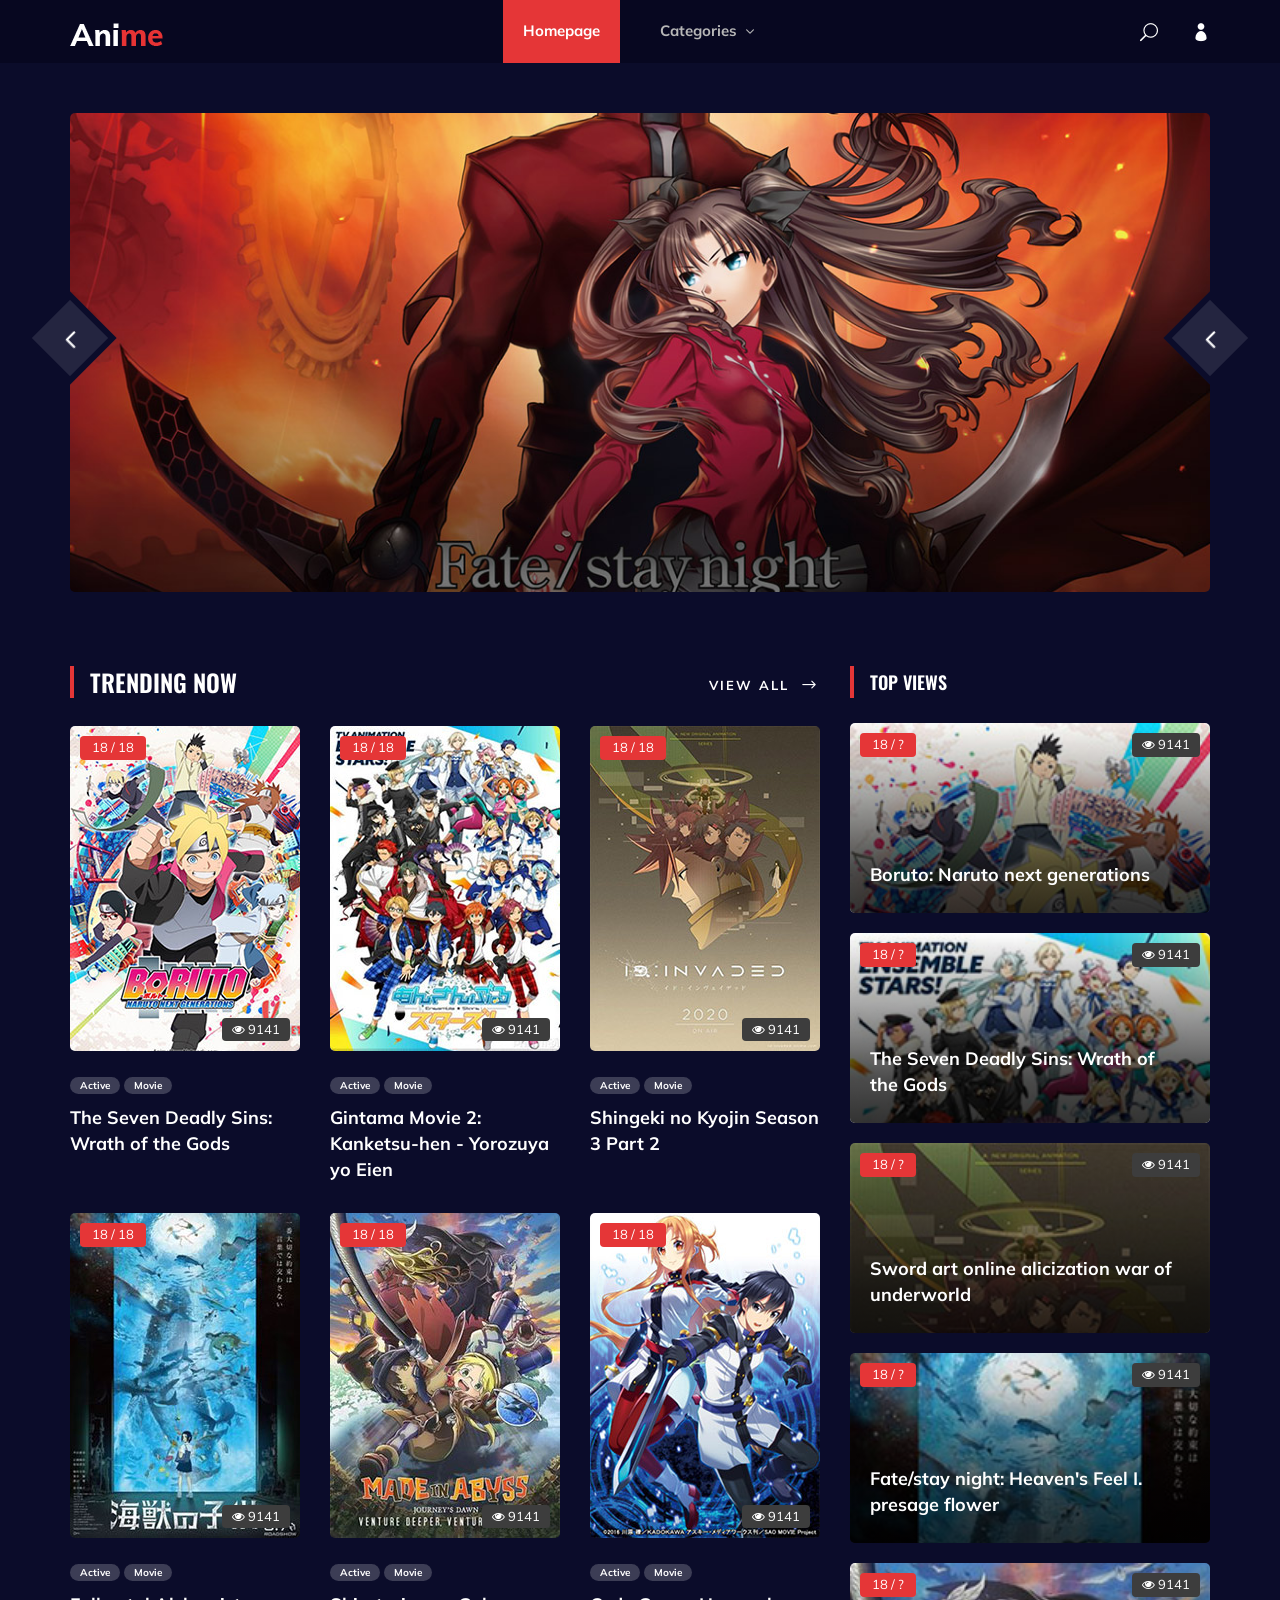
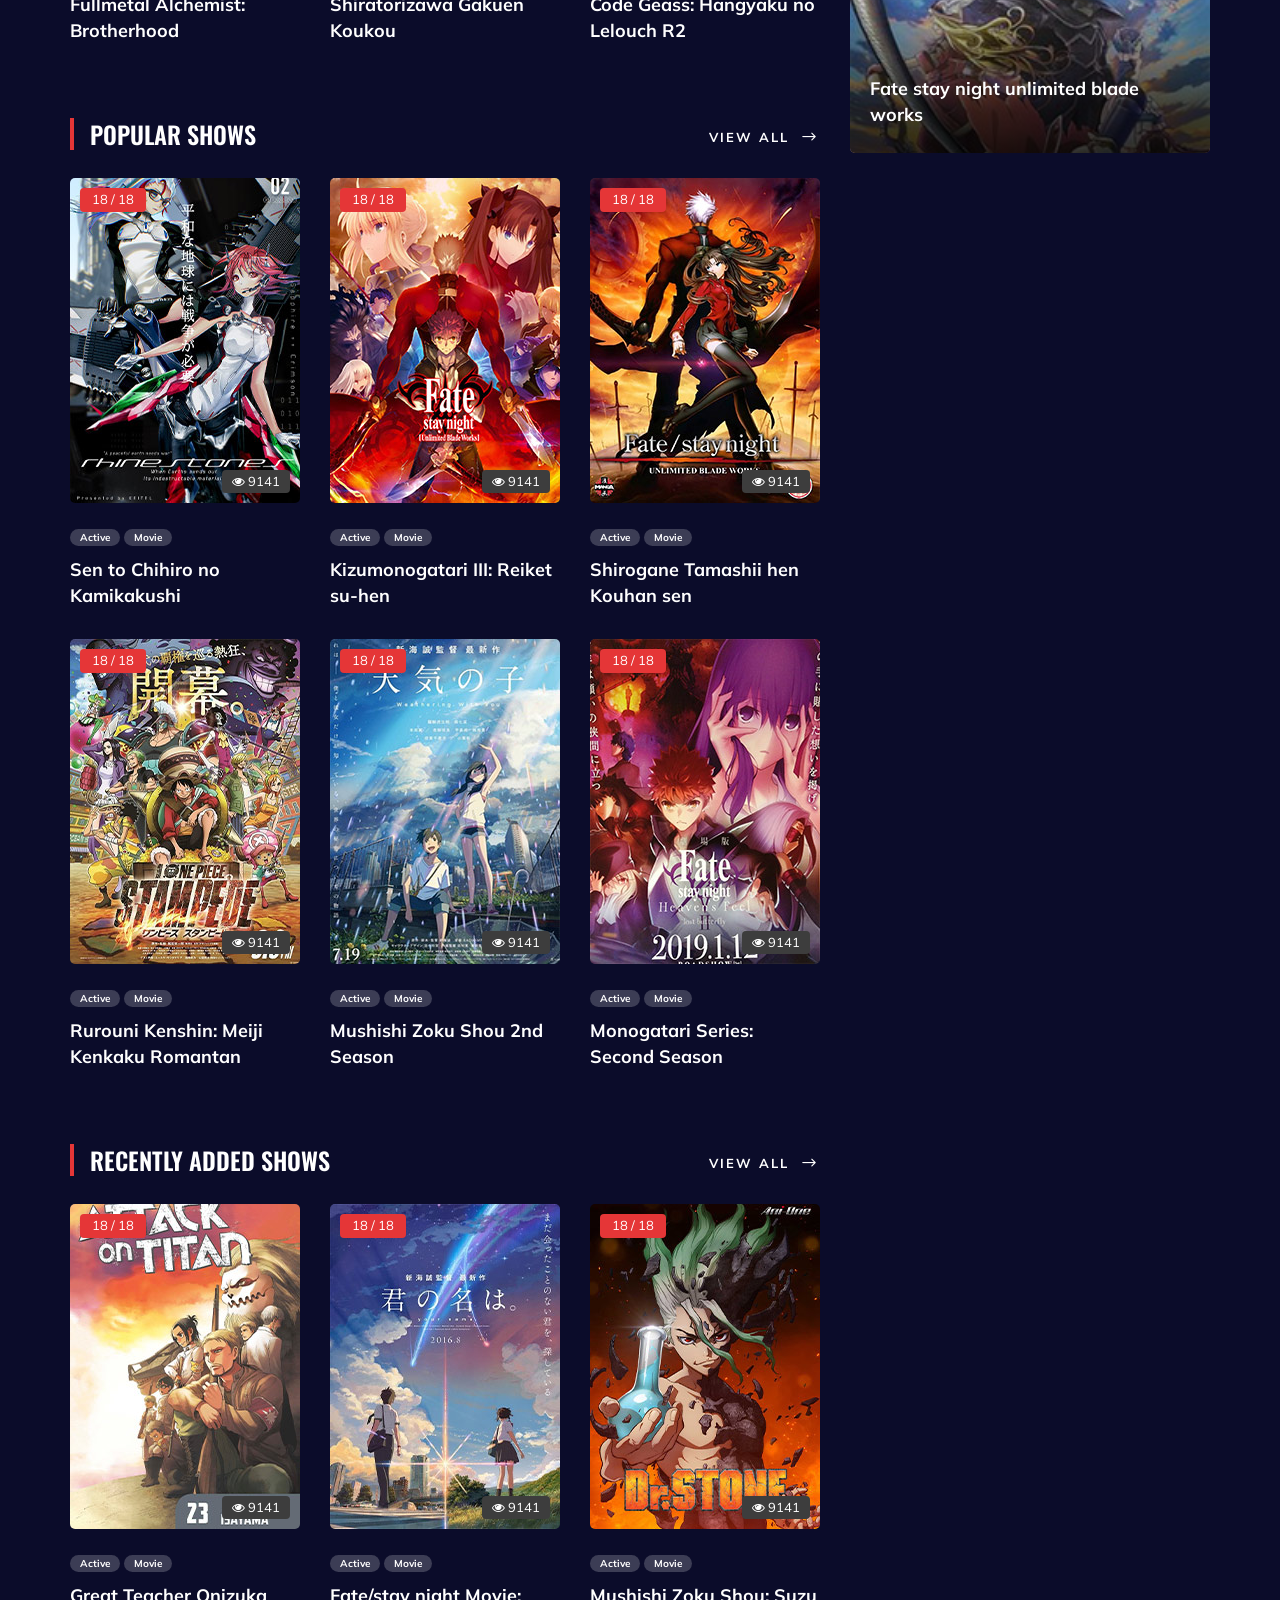
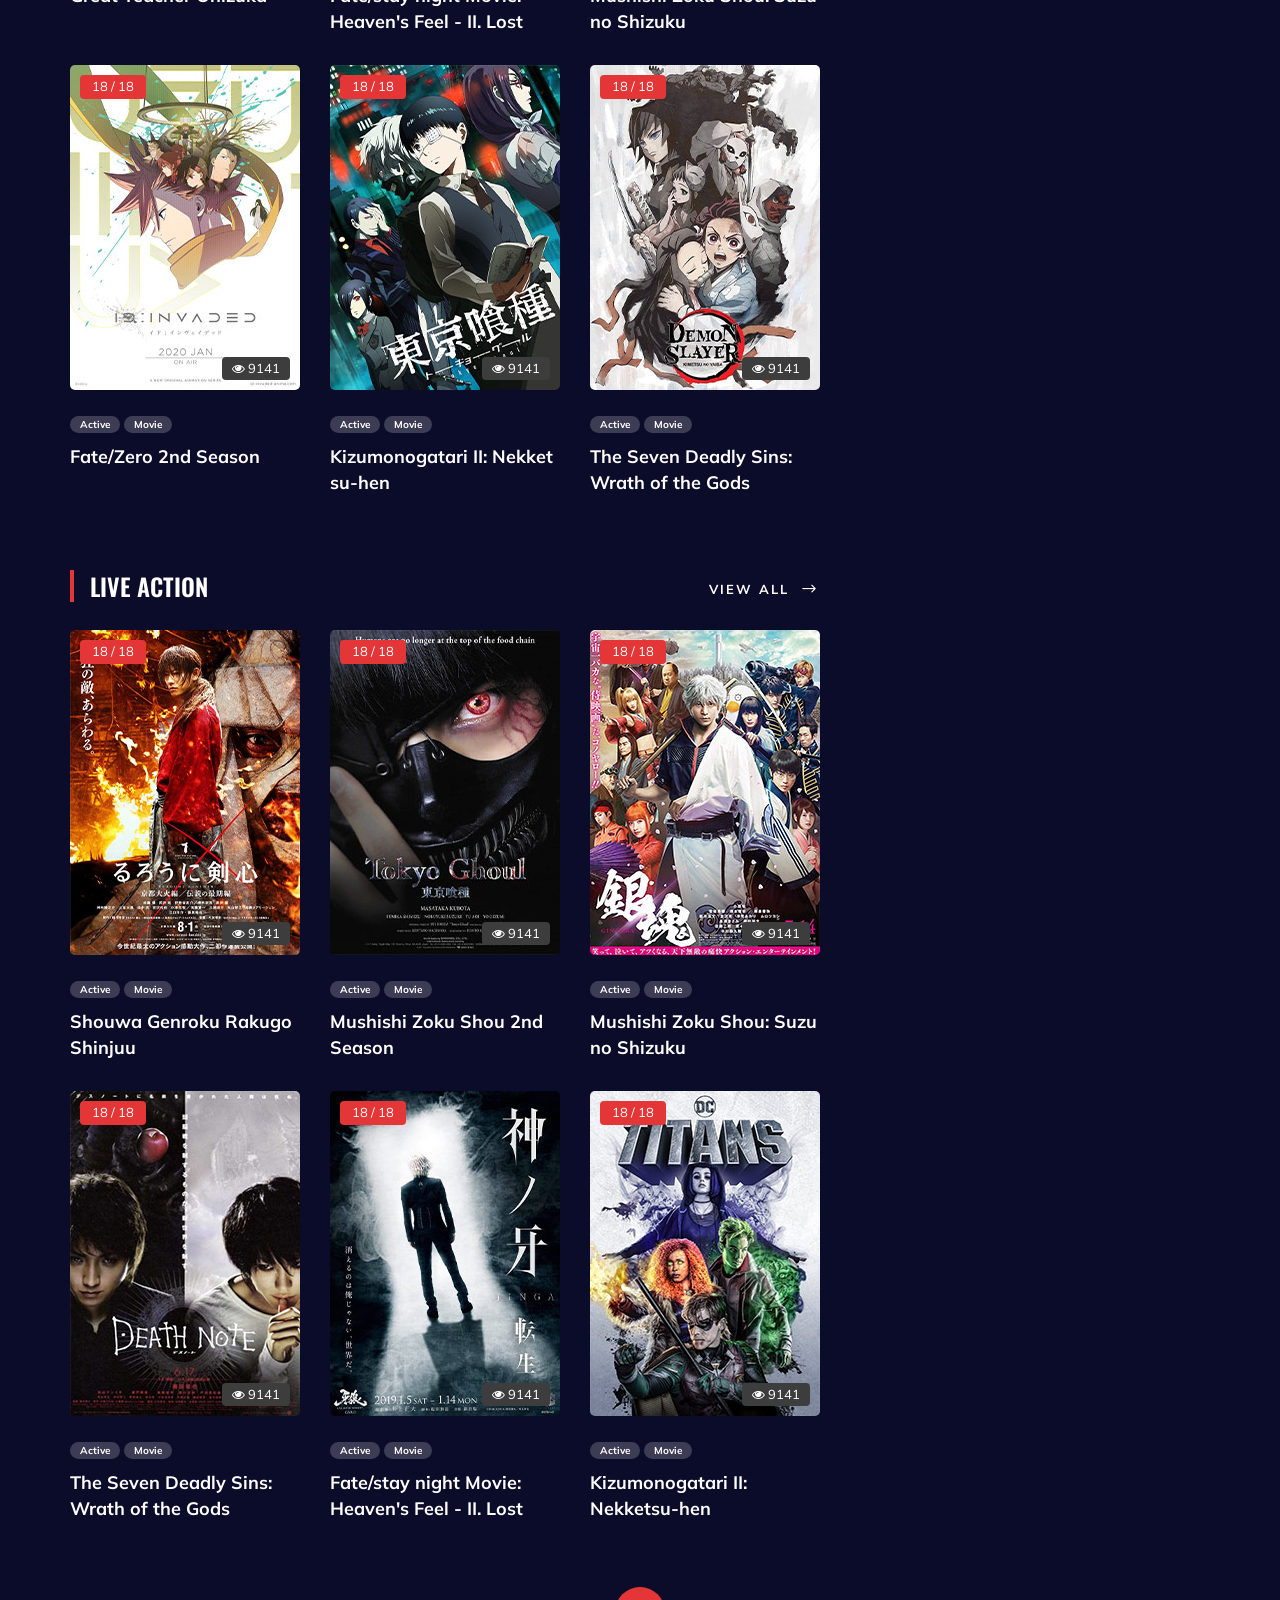
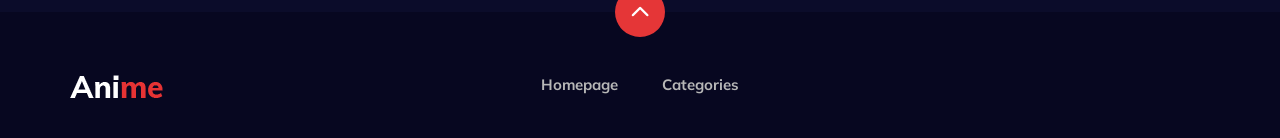
==== index.html @ cf666159 "старт проекта. Модальное окно и загрузчик" ====
<!DOCTYPE html>
<html lang="zxx">

<head>
    <meta charset="UTF-8">
    <meta name="description" content="Anime Template">
    <meta name="keywords" content="Anime, unica, creative, html">
    <meta name="viewport" content="width=device-width, initial-scale=1.0">
    <meta http-equiv="X-UA-Compatible" content="ie=edge">
    <title>Anime | Template</title>

    <!-- Google Font -->
    <link href="https://fonts.googleapis.com/css2?family=Oswald:wght@300;400;500;600;700&display=swap" rel="stylesheet">
    <link href="https://fonts.googleapis.com/css2?family=Mulish:wght@300;400;500;600;700;800;900&display=swap"
        rel="stylesheet">
    <link rel="stylesheet" href="https://unpkg.com/swiper@8/swiper-bundle.min.css" />
    <!-- Css Styles -->
    <link rel="stylesheet" href="css/bootstrap.min.css" type="text/css">
    <link rel="stylesheet" href="css/font-awesome.min.css" type="text/css">
    <link rel="stylesheet" href="css/elegant-icons.css" type="text/css">
    <link rel="stylesheet" href="css/style.css" type="text/css">
    <script src="./js/preloader.js" defer></script>
    <script src="./js/bg-elements.js" defer></script>
    <script src="./js/search-modal.js" defer></script>
</head>

<body>
    <!-- Page Preloder -->
    <div id="preloder" class="preloder">
        <div class="loader"></div>
    </div>
    
    <!-- Header Section Begin -->
    <header class="header">
        <div class="container">
            <div class="row">
                <div class="col-lg-2">
                    <div class="header__logo">
                        <a href="./index.html">
                            <img src="img/logo.png" alt="">
                        </a>
                    </div>
                </div>
                <div class="col-lg-8">
                    <div class="header__nav">
                        <nav class="header__menu mobile-menu">
                            <ul>
                                <li class="active"><a href="./index.html">Homepage</a></li>
                                <li><a href="./categories.html">Categories <span class="arrow_carrot-down"></span></a>
                                    <ul class="dropdown">
                                        <li><a href="./categories.html">Categories</a></li>
                                    </ul>
                                </li>
                            </ul>
                        </nav>
                    </div>
                </div>
                <div class="col-lg-2">
                    <div class="header__right">
                        <a href="#" class="search-switch"><span class="icon_search"></span></a>
                        <a href="./login.html"><span class="icon_profile"></span></a>
                    </div>
                </div>
            </div>
            <div id="mobile-menu-wrap"></div>
        </div>
    </header>
    <!-- Header End -->

    <!-- Hero Section Begin -->
    <section class="hero">
        <div class="container">
            <div class="hero-box">
                <div class="hero__slider swiper">
                    <div class="swiper-wrapper">
                        <div class="hero__items swiper-slide set-bg" data-setbg="img/hero/hero-1.jpg">
                            <div class="row">
                                <div class="col-lg-6">
                                    <div class="hero__text">
                                        <div class="label">Приключения</div>
                                        <h2>Fate / Stay Night</h2>
                                        <p>После 30 дней путешествия по миру...</p>
                                    </div>
                                </div>
                            </div>
                        </div>
                        <div class="hero__items swiper-slide set-bg" data-setbg="img/hero/hero-2.jpg">
                            <div class="row">
                                <div class="col-lg-6">
                                    <div class="hero__text">
                                        <div class="label">Сёнен</div>
                                        <h2>Naruto</h2>
                                        <p>В поисках своего пути нинзя...</p>
                                    </div>
                                </div>
                            </div>
                        </div>
                        <div class="hero__items swiper-slide set-bg" data-setbg="img/hero/hero-3.jpg">
                            <div class="row">
                                <div class="col-lg-6">
                                    <div class="hero__text">
                                        <div class="label">Фентези</div>
                                        <h2>Sword Art Online</h2>
                                        <p>Уровни - это просто цифры. </p>
                                    </div>
                                </div>
                            </div>
                        </div>
                    </div>
                </div>

                <div class="hero__slider-pagination swiper-pagination"></div>
                <div class="hero__slider-arrow arrow__next swiper-button-next">
                    <span class="arrow_carrot-left"></span>
                </div>
                <div class="hero__slider-arrow arrow__prev swiper-button-prev">
                    <span class="arrow_carrot-left"></span>
                </div>
            </div>
        </div>
    </section>
    <!-- Hero Section End -->

    <!-- Product Section Begin -->
    <section class="product spad">
        <div class="container">
            <div class="row">
                <div class="col-lg-8">
                    <div class="trending__product">
                        <div class="row">
                            <div class="col-lg-8 col-md-8 col-sm-8">
                                <div class="section-title">
                                    <h4>Trending Now</h4>
                                </div>
                            </div>
                            <div class="col-lg-4 col-md-4 col-sm-4">
                                <div class="btn__all">
                                    <a href="/categories.html" class="primary-btn">View All <span class="arrow_right"></span></a>
                                </div>
                            </div>
                        </div>
                        <div class="row">
                            <div class="col-lg-4 col-md-6 col-sm-6">
                                <div class="product__item">
                                    <div class="product__item__pic set-bg" data-setbg="img/trending/trend-1.jpg">
                                        <div class="ep">18 / 18</div>
                                        <div class="view"><i class="fa fa-eye"></i> 9141</div>
                                    </div>
                                    <div class="product__item__text">
                                        <ul>
                                            <li>Active</li>
                                            <li>Movie</li>
                                        </ul>
                                        <h5><a href="/anime-details.html">The Seven Deadly Sins: Wrath of the Gods</a></h5>
                                    </div>
                                </div>
                            </div>
                            <div class="col-lg-4 col-md-6 col-sm-6">
                                <div class="product__item">
                                    <div class="product__item__pic set-bg" data-setbg="img/trending/trend-2.jpg">
                                        <div class="ep">18 / 18</div>
                                        <div class="view"><i class="fa fa-eye"></i> 9141</div>
                                    </div>
                                    <div class="product__item__text">
                                        <ul>
                                            <li>Active</li>
                                            <li>Movie</li>
                                        </ul>
                                        <h5><a href="/anime-details.html">Gintama Movie 2: Kanketsu-hen - Yorozuya yo Eien</a></h5>
                                    </div>
                                </div>
                            </div>
                            <div class="col-lg-4 col-md-6 col-sm-6">
                                <div class="product__item">
                                    <div class="product__item__pic set-bg" data-setbg="img/trending/trend-3.jpg">
                                        <div class="ep">18 / 18</div>
                                        <div class="view"><i class="fa fa-eye"></i> 9141</div>
                                    </div>
                                    <div class="product__item__text">
                                        <ul>
                                            <li>Active</li>
                                            <li>Movie</li>
                                        </ul>
                                        <h5><a href="/anime-details.html">Shingeki no Kyojin Season 3 Part 2</a></h5>
                                    </div>
                                </div>
                            </div>
                            <div class="col-lg-4 col-md-6 col-sm-6">
                                <div class="product__item">
                                    <div class="product__item__pic set-bg" data-setbg="img/trending/trend-4.jpg">
                                        <div class="ep">18 / 18</div>
                                        <div class="view"><i class="fa fa-eye"></i> 9141</div>
                                    </div>
                                    <div class="product__item__text">
                                        <ul>
                                            <li>Active</li>
                                            <li>Movie</li>
                                        </ul>
                                        <h5><a href="/anime-details.html">Fullmetal Alchemist: Brotherhood</a></h5>
                                    </div>
                                </div>
                            </div>
                            <div class="col-lg-4 col-md-6 col-sm-6">
                                <div class="product__item">
                                    <div class="product__item__pic set-bg" data-setbg="img/trending/trend-5.jpg">
                                        <div class="ep">18 / 18</div>
                                        <div class="view"><i class="fa fa-eye"></i> 9141</div>
                                    </div>
                                    <div class="product__item__text">
                                        <ul>
                                            <li>Active</li>
                                            <li>Movie</li>
                                        </ul>
                                        <h5><a href="/anime-details.html">Shiratorizawa Gakuen Koukou</a></h5>
                                    </div>
                                </div>
                            </div>
                            <div class="col-lg-4 col-md-6 col-sm-6">
                                <div class="product__item">
                                    <div class="product__item__pic set-bg" data-setbg="img/trending/trend-6.jpg">
                                        <div class="ep">18 / 18</div>
                                        <div class="view"><i class="fa fa-eye"></i> 9141</div>
                                    </div>
                                    <div class="product__item__text">
                                        <ul>
                                            <li>Active</li>
                                            <li>Movie</li>
                                        </ul>
                                        <h5><a href="/anime-details.html">Code Geass: Hangyaku no Lelouch R2</a></h5>
                                    </div>
                                </div>
                            </div>
                        </div>
                    </div>
                    <div class="popular__product">
                        <div class="row">
                            <div class="col-lg-8 col-md-8 col-sm-8">
                                <div class="section-title">
                                    <h4>Popular Shows</h4>
                                </div>
                            </div>
                            <div class="col-lg-4 col-md-4 col-sm-4">
                                <div class="btn__all">
                                    <a href="/categories.html" class="primary-btn">View All <span class="arrow_right"></span></a>
                                </div>
                            </div>
                        </div>
                        <div class="row">
                            <div class="col-lg-4 col-md-6 col-sm-6">
                                <div class="product__item">
                                    <div class="product__item__pic set-bg" data-setbg="img/popular/popular-1.jpg">
                                        <div class="ep">18 / 18</div>
                                        <div class="view"><i class="fa fa-eye"></i> 9141</div>
                                    </div>
                                    <div class="product__item__text">
                                        <ul>
                                            <li>Active</li>
                                            <li>Movie</li>
                                        </ul>
                                        <h5><a href="/anime-details.html">Sen to Chihiro no Kamikakushi</a></h5>
                                    </div>
                                </div>
                            </div>
                            <div class="col-lg-4 col-md-6 col-sm-6">
                                <div class="product__item">
                                    <div class="product__item__pic set-bg" data-setbg="img/popular/popular-2.jpg">
                                        <div class="ep">18 / 18</div>
                                        <div class="view"><i class="fa fa-eye"></i> 9141</div>
                                    </div>
                                    <div class="product__item__text">
                                        <ul>
                                            <li>Active</li>
                                            <li>Movie</li>
                                        </ul>
                                        <h5><a href="/anime-details.html">Kizumonogatari III: Reiket su-hen</a></h5>
                                    </div>
                                </div>
                            </div>
                            <div class="col-lg-4 col-md-6 col-sm-6">
                                <div class="product__item">
                                    <div class="product__item__pic set-bg" data-setbg="img/popular/popular-3.jpg">
                                        <div class="ep">18 / 18</div>
                                        <div class="view"><i class="fa fa-eye"></i> 9141</div>
                                    </div>
                                    <div class="product__item__text">
                                        <ul>
                                            <li>Active</li>
                                            <li>Movie</li>
                                        </ul>
                                        <h5><a href="/anime-details.html">Shirogane Tamashii hen Kouhan sen</a></h5>
                                    </div>
                                </div>
                            </div>
                            <div class="col-lg-4 col-md-6 col-sm-6">
                                <div class="product__item">
                                    <div class="product__item__pic set-bg" data-setbg="img/popular/popular-4.jpg">
                                        <div class="ep">18 / 18</div>
                                        <div class="view"><i class="fa fa-eye"></i> 9141</div>
                                    </div>
                                    <div class="product__item__text">
                                        <ul>
                                            <li>Active</li>
                                            <li>Movie</li>
                                        </ul>
                                        <h5><a href="/anime-details.html">Rurouni Kenshin: Meiji Kenkaku Romantan</a></h5>
                                    </div>
                                </div>
                            </div>
                            <div class="col-lg-4 col-md-6 col-sm-6">
                                <div class="product__item">
                                    <div class="product__item__pic set-bg" data-setbg="img/popular/popular-5.jpg">
                                        <div class="ep">18 / 18</div>
                                        <div class="view"><i class="fa fa-eye"></i> 9141</div>
                                    </div>
                                    <div class="product__item__text">
                                        <ul>
                                            <li>Active</li>
                                            <li>Movie</li>
                                        </ul>
                                        <h5><a href="/anime-details.html">Mushishi Zoku Shou 2nd Season</a></h5>
                                    </div>
                                </div>
                            </div>
                            <div class="col-lg-4 col-md-6 col-sm-6">
                                <div class="product__item">
                                    <div class="product__item__pic set-bg" data-setbg="img/popular/popular-6.jpg">
                                        <div class="ep">18 / 18</div>
                                        <div class="view"><i class="fa fa-eye"></i> 9141</div>
                                    </div>
                                    <div class="product__item__text">
                                        <ul>
                                            <li>Active</li>
                                            <li>Movie</li>
                                        </ul>
                                        <h5><a href="/anime-details.html">Monogatari Series: Second Season</a></h5>
                                    </div>
                                </div>
                            </div>
                        </div>
                    </div>
                    <div class="recent__product">
                        <div class="row">
                            <div class="col-lg-8 col-md-8 col-sm-8">
                                <div class="section-title">
                                    <h4>Recently Added Shows</h4>
                                </div>
                            </div>
                            <div class="col-lg-4 col-md-4 col-sm-4">
                                <div class="btn__all">
                                    <a href="/categories.html" class="primary-btn">View All <span class="arrow_right"></span></a>
                                </div>
                            </div>
                        </div>
                        <div class="row">
                            <div class="col-lg-4 col-md-6 col-sm-6">
                                <div class="product__item">
                                    <div class="product__item__pic set-bg" data-setbg="img/recent/recent-1.jpg">
                                        <div class="ep">18 / 18</div>
                                        <div class="view"><i class="fa fa-eye"></i> 9141</div>
                                    </div>
                                    <div class="product__item__text">
                                        <ul>
                                            <li>Active</li>
                                            <li>Movie</li>
                                        </ul>
                                        <h5><a href="/anime-details.html">Great Teacher Onizuka</a></h5>
                                    </div>
                                </div>
                            </div>
                            <div class="col-lg-4 col-md-6 col-sm-6">
                                <div class="product__item">
                                    <div class="product__item__pic set-bg" data-setbg="img/recent/recent-2.jpg">
                                        <div class="ep">18 / 18</div>
                                        <div class="view"><i class="fa fa-eye"></i> 9141</div>
                                    </div>
                                    <div class="product__item__text">
                                        <ul>
                                            <li>Active</li>
                                            <li>Movie</li>
                                        </ul>
                                        <h5><a href="/anime-details.html">Fate/stay night Movie: Heaven's Feel - II. Lost</a></h5>
                                    </div>
                                </div>
                            </div>
                            <div class="col-lg-4 col-md-6 col-sm-6">
                                <div class="product__item">
                                    <div class="product__item__pic set-bg" data-setbg="img/recent/recent-3.jpg">
                                        <div class="ep">18 / 18</div>
                                        <div class="view"><i class="fa fa-eye"></i> 9141</div>
                                    </div>
                                    <div class="product__item__text">
                                        <ul>
                                            <li>Active</li>
                                            <li>Movie</li>
                                        </ul>
                                        <h5><a href="/anime-details.html">Mushishi Zoku Shou: Suzu no Shizuku</a></h5>
                                    </div>
                                </div>
                            </div>
                            <div class="col-lg-4 col-md-6 col-sm-6">
                                <div class="product__item">
                                    <div class="product__item__pic set-bg" data-setbg="img/recent/recent-4.jpg">
                                        <div class="ep">18 / 18</div>
                                        <div class="view"><i class="fa fa-eye"></i> 9141</div>
                                    </div>
                                    <div class="product__item__text">
                                        <ul>
                                            <li>Active</li>
                                            <li>Movie</li>
                                        </ul>
                                        <h5><a href="/anime-details.html">Fate/Zero 2nd Season</a></h5>
                                    </div>
                                </div>
                            </div>
                            <div class="col-lg-4 col-md-6 col-sm-6">
                                <div class="product__item">
                                    <div class="product__item__pic set-bg" data-setbg="img/recent/recent-5.jpg">
                                        <div class="ep">18 / 18</div>
                                        <div class="view"><i class="fa fa-eye"></i> 9141</div>
                                    </div>
                                    <div class="product__item__text">
                                        <ul>
                                            <li>Active</li>
                                            <li>Movie</li>
                                        </ul>
                                        <h5><a href="/anime-details.html">Kizumonogatari II: Nekket su-hen</a></h5>
                                    </div>
                                </div>
                            </div>
                            <div class="col-lg-4 col-md-6 col-sm-6">
                                <div class="product__item">
                                    <div class="product__item__pic set-bg" data-setbg="img/recent/recent-6.jpg">
                                        <div class="ep">18 / 18</div>
                                        <div class="view"><i class="fa fa-eye"></i> 9141</div>
                                    </div>
                                    <div class="product__item__text">
                                        <ul>
                                            <li>Active</li>
                                            <li>Movie</li>
                                        </ul>
                                        <h5><a href="/anime-details.html">The Seven Deadly Sins: Wrath of the Gods</a></h5>
                                    </div>
                                </div>
                            </div>
                        </div>
                    </div>
                    <div class="live__product">
                        <div class="row">
                            <div class="col-lg-8 col-md-8 col-sm-8">
                                <div class="section-title">
                                    <h4>Live Action</h4>
                                </div>
                            </div>
                            <div class="col-lg-4 col-md-4 col-sm-4">
                                <div class="btn__all">
                                    <a href="/categories.html" class="primary-btn">View All <span class="arrow_right"></span></a>
                                </div>
                            </div>
                        </div>
                        <div class="row">
                            <div class="col-lg-4 col-md-6 col-sm-6">
                                <div class="product__item">
                                    <div class="product__item__pic set-bg" data-setbg="img/live/live-1.jpg">
                                        <div class="ep">18 / 18</div>
                                        <div class="view"><i class="fa fa-eye"></i> 9141</div>
                                    </div>
                                    <div class="product__item__text">
                                        <ul>
                                            <li>Active</li>
                                            <li>Movie</li>
                                        </ul>
                                        <h5><a href="/anime-details.html">Shouwa Genroku Rakugo Shinjuu</a></h5>
                                    </div>
                                </div>
                            </div>
                            <div class="col-lg-4 col-md-6 col-sm-6">
                                <div class="product__item">
                                    <div class="product__item__pic set-bg" data-setbg="img/live/live-2.jpg">
                                        <div class="ep">18 / 18</div>
                                        <div class="view"><i class="fa fa-eye"></i> 9141</div>
                                    </div>
                                    <div class="product__item__text">
                                        <ul>
                                            <li>Active</li>
                                            <li>Movie</li>
                                        </ul>
                                        <h5><a href="/anime-details.html">Mushishi Zoku Shou 2nd Season</a></h5>
                                    </div>
                                </div>
                            </div>
                            <div class="col-lg-4 col-md-6 col-sm-6">
                                <div class="product__item">
                                    <div class="product__item__pic set-bg" data-setbg="img/live/live-3.jpg">
                                        <div class="ep">18 / 18</div>
                                        <div class="view"><i class="fa fa-eye"></i> 9141</div>
                                    </div>
                                    <div class="product__item__text">
                                        <ul>
                                            <li>Active</li>
                                            <li>Movie</li>
                                        </ul>
                                        <h5><a href="/anime-details.html">Mushishi Zoku Shou: Suzu no Shizuku</a></h5>
                                    </div>
                                </div>
                            </div>
                            <div class="col-lg-4 col-md-6 col-sm-6">
                                <div class="product__item">
                                    <div class="product__item__pic set-bg" data-setbg="img/live/live-4.jpg">
                                        <div class="ep">18 / 18</div>
                                        <div class="view"><i class="fa fa-eye"></i> 9141</div>
                                    </div>
                                    <div class="product__item__text">
                                        <ul>
                                            <li>Active</li>
                                            <li>Movie</li>
                                        </ul>
                                        <h5><a href="/anime-details.html">The Seven Deadly Sins: Wrath of the Gods</a></h5>
                                    </div>
                                </div>
                            </div>
                            <div class="col-lg-4 col-md-6 col-sm-6">
                                <div class="product__item">
                                    <div class="product__item__pic set-bg" data-setbg="img/live/live-5.jpg">
                                        <div class="ep">18 / 18</div>
                                        <div class="view"><i class="fa fa-eye"></i> 9141</div>
                                    </div>
                                    <div class="product__item__text">
                                        <ul>
                                            <li>Active</li>
                                            <li>Movie</li>
                                        </ul>
                                        <h5><a href="/anime-details.html">Fate/stay night Movie: Heaven's Feel - II. Lost</a></h5>
                                    </div>
                                </div>
                            </div>
                            <div class="col-lg-4 col-md-6 col-sm-6">
                                <div class="product__item">
                                    <div class="product__item__pic set-bg" data-setbg="img/live/live-6.jpg">
                                        <div class="ep">18 / 18</div>
                                        <div class="view"><i class="fa fa-eye"></i> 9141</div>
                                    </div>
                                    <div class="product__item__text">
                                        <ul>
                                            <li>Active</li>
                                            <li>Movie</li>
                                        </ul>
                                        <h5><a href="/anime-details.html">Kizumonogatari II: Nekketsu-hen</a></h5>
                                    </div>
                                </div>
                            </div>
                        </div>
                    </div>
                </div>
                <div class="col-lg-4 col-md-6 col-sm-8">
                    <div class="product__sidebar">
                        <div class="product__sidebar__view">
                            <div class="section-title">
                                <h5>Top Views</h5>
                            </div>
                            <div class="filter__gallery">
                                <div class="product__sidebar__view__item set-bg mix day years"
                                    data-setbg="img/trending/trend-1.jpg">
                                    <div class="ep">18 / ?</div>
                                    <div class="view"><i class="fa fa-eye"></i> 9141</div>
                                    <h5><a href="/anime-details.html">Boruto: Naruto next generations</a></h5>
                                </div>
                                <div class="product__sidebar__view__item set-bg mix month week"
                                    data-setbg="img/trending/trend-2.jpg">
                                    <div class="ep">18 / ?</div>
                                    <div class="view"><i class="fa fa-eye"></i> 9141</div>
                                    <h5><a href="/anime-details.html">The Seven Deadly Sins: Wrath of the Gods</a></h5>
                                </div>
                                <div class="product__sidebar__view__item set-bg mix week years"
                                    data-setbg="img/trending/trend-3.jpg">
                                    <div class="ep">18 / ?</div>
                                    <div class="view"><i class="fa fa-eye"></i> 9141</div>
                                    <h5><a href="/anime-details.html">Sword art online alicization war of underworld</a></h5>
                                </div>
                                <div class="product__sidebar__view__item set-bg mix years month"
                                    data-setbg="img/trending/trend-4.jpg">
                                    <div class="ep">18 / ?</div>
                                    <div class="view"><i class="fa fa-eye"></i> 9141</div>
                                    <h5><a href="/anime-details.html">Fate/stay night: Heaven's Feel I. presage flower</a></h5>
                                </div>
                                <div class="product__sidebar__view__item set-bg mix day"
                                    data-setbg="img/trending/trend-5.jpg">
                                    <div class="ep">18 / ?</div>
                                    <div class="view"><i class="fa fa-eye"></i> 9141</div>
                                    <h5><a href="/anime-details.html">Fate stay night unlimited blade works</a></h5>
                                </div>
                            </div>
                        </div>
                    </div>
                </div>
            </div>
        </div>
    </section>
    <!-- Product Section End -->

    <!-- Footer Section Begin -->
    <footer class="footer">
        <div class="page-up">
            <a href="#" id="scrollToTopButton"><span class="arrow_carrot-up"></span></a>
        </div>
        <div class="container">
            <div class="row">
                <div class="col-lg-3">
                    <div class="footer__logo">
                        <a href="./index.html"><img src="img/logo.png" alt=""></a>
                    </div>
                </div>
                <div class="col-lg-6">
                    <div class="footer__nav">
                        <ul>
                            <li class="active"><a href="./index.html">Homepage</a></li>
                            <li><a href="./categories.html">Categories</a></li>
                        </ul>
                    </div>
                </div>
                <div class="col-lg-3">

                </div>
            </div>
        </div>
    </footer>

    <!-- Search model Begin -->
    <div class="search-model">
        <div class="h-100 d-flex align-items-center justify-content-center">
            <div class="search-close-switch"><i class="icon_close"></i></div>
            <form class="search-model-form">
                <input type="text" id="search-input" placeholder="Search here.....">
            </form>
        </div>
    </div>
    <!-- Search model end -->

    <!-- Js Plugins -->
</body>

</html>
---- css/elegant-icons.css ----
@font-face {
	font-family: 'ElegantIcons';
	src:url('../fonts/ElegantIcons.eot');
	src:url('../fonts/ElegantIcons.eot?#iefix') format('embedded-opentype'),
		url('../fonts/ElegantIcons.woff') format('woff'),
		url('../fonts/ElegantIcons.ttf') format('truetype'),
		url('../fonts/ElegantIcons.svg#ElegantIcons') format('svg');
	font-weight: normal;
	font-style: normal;
}

/* Use the following CSS code if you want to use data attributes for inserting your icons */
[data-icon]:before {
	font-family: 'ElegantIcons';
	content: attr(data-icon);
	speak: none;
	font-weight: normal;
	font-variant: normal;
	text-transform: none;
	line-height: 1;
	-webkit-font-smoothing: antialiased;
	-moz-osx-font-smoothing: grayscale;
}

/* Use the following CSS code if you want to have a class per icon */
/*
Instead of a list of all class selectors,
you can use the generic selector below, but it's slower:
[class*="your-class-prefix"] {
*/
.arrow_up, .arrow_down, .arrow_left, .arrow_right, .arrow_left-up, .arrow_right-up, .arrow_right-down, .arrow_left-down, .arrow-up-down, .arrow_up-down_alt, .arrow_left-right_alt, .arrow_left-right, .arrow_expand_alt2, .arrow_expand_alt, .arrow_condense, .arrow_expand, .arrow_move, .arrow_carrot-up, .arrow_carrot-down, .arrow_carrot-left, .arrow_carrot-right, .arrow_carrot-2up, .arrow_carrot-2down, .arrow_carrot-2left, .arrow_carrot-2right, .arrow_carrot-up_alt2, .arrow_carrot-down_alt2, .arrow_carrot-left_alt2, .arrow_carrot-right_alt2, .arrow_carrot-2up_alt2, .arrow_carrot-2down_alt2, .arrow_carrot-2left_alt2, .arrow_carrot-2right_alt2, .arrow_triangle-up, .arrow_triangle-down, .arrow_triangle-left, .arrow_triangle-right, .arrow_triangle-up_alt2, .arrow_triangle-down_alt2, .arrow_triangle-left_alt2, .arrow_triangle-right_alt2, .arrow_back, .icon_minus-06, .icon_plus, .icon_close, .icon_check, .icon_minus_alt2, .icon_plus_alt2, .icon_close_alt2, .icon_check_alt2, .icon_zoom-out_alt, .icon_zoom-in_alt, .icon_search, .icon_box-empty, .icon_box-selected, .icon_minus-box, .icon_plus-box, .icon_box-checked, .icon_circle-empty, .icon_circle-slelected, .icon_stop_alt2, .icon_stop, .icon_pause_alt2, .icon_pause, .icon_menu, .icon_menu-square_alt2, .icon_menu-circle_alt2, .icon_ul, .icon_ol, .icon_adjust-horiz, .icon_adjust-vert, .icon_document_alt, .icon_documents_alt, .icon_pencil, .icon_pencil-edit_alt, .icon_pencil-edit, .icon_folder-alt, .icon_folder-open_alt, .icon_folder-add_alt, .icon_info_alt, .icon_error-oct_alt, .icon_error-circle_alt, .icon_error-triangle_alt, .icon_question_alt2, .icon_question, .icon_comment_alt, .icon_chat_alt, .icon_vol-mute_alt, .icon_volume-low_alt, .icon_volume-high_alt, .icon_quotations, .icon_quotations_alt2, .icon_clock_alt, .icon_lock_alt, .icon_lock-open_alt, .icon_key_alt, .icon_cloud_alt, .icon_cloud-upload_alt, .icon_cloud-download_alt, .icon_image, .icon_images, .icon_lightbulb_alt, .icon_gift_alt, .icon_house_alt, .icon_genius, .icon_mobile, .icon_tablet, .icon_laptop, .icon_desktop, .icon_camera_alt, .icon_mail_alt, .icon_cone_alt, .icon_ribbon_alt, .icon_bag_alt, .icon_creditcard, .icon_cart_alt, .icon_paperclip, .icon_tag_alt, .icon_tags_alt, .icon_trash_alt, .icon_cursor_alt, .icon_mic_alt, .icon_compass_alt, .icon_pin_alt, .icon_pushpin_alt, .icon_map_alt, .icon_drawer_alt, .icon_toolbox_alt, .icon_book_alt, .icon_calendar, .icon_film, .icon_table, .icon_contacts_alt, .icon_headphones, .icon_lifesaver, .icon_piechart, .icon_refresh, .icon_link_alt, .icon_link, .icon_loading, .icon_blocked, .icon_archive_alt, .icon_heart_alt, .icon_star_alt, .icon_star-half_alt, .icon_star, .icon_star-half, .icon_tools, .icon_tool, .icon_cog, .icon_cogs, .arrow_up_alt, .arrow_down_alt, .arrow_left_alt, .arrow_right_alt, .arrow_left-up_alt, .arrow_right-up_alt, .arrow_right-down_alt, .arrow_left-down_alt, .arrow_condense_alt, .arrow_expand_alt3, .arrow_carrot_up_alt, .arrow_carrot-down_alt, .arrow_carrot-left_alt, .arrow_carrot-right_alt, .arrow_carrot-2up_alt, .arrow_carrot-2dwnn_alt, .arrow_carrot-2left_alt, .arrow_carrot-2right_alt, .arrow_triangle-up_alt, .arrow_triangle-down_alt, .arrow_triangle-left_alt, .arrow_triangle-right_alt, .icon_minus_alt, .icon_plus_alt, .icon_close_alt, .icon_check_alt, .icon_zoom-out, .icon_zoom-in, .icon_stop_alt, .icon_menu-square_alt, .icon_menu-circle_alt, .icon_document, .icon_documents, .icon_pencil_alt, .icon_folder, .icon_folder-open, .icon_folder-add, .icon_folder_upload, .icon_folder_download, .icon_info, .icon_error-circle, .icon_error-oct, .icon_error-triangle, .icon_question_alt, .icon_comment, .icon_chat, .icon_vol-mute, .icon_volume-low, .icon_volume-high, .icon_quotations_alt, .icon_clock, .icon_lock, .icon_lock-open, .icon_key, .icon_cloud, .icon_cloud-upload, .icon_cloud-download, .icon_lightbulb, .icon_gift, .icon_house, .icon_camera, .icon_mail, .icon_cone, .icon_ribbon, .icon_bag, .icon_cart, .icon_tag, .icon_tags, .icon_trash, .icon_cursor, .icon_mic, .icon_compass, .icon_pin, .icon_pushpin, .icon_map, .icon_drawer, .icon_toolbox, .icon_book, .icon_contacts, .icon_archive, .icon_heart, .icon_profile, .icon_group, .icon_grid-2x2, .icon_grid-3x3, .icon_music, .icon_pause_alt, .icon_phone, .icon_upload, .icon_download, .social_facebook, .social_twitter, .social_pinterest, .social_googleplus, .social_tumblr, .social_tumbleupon, .social_wordpress, .social_instagram, .social_dribbble, .social_vimeo, .social_linkedin, .social_rss, .social_deviantart, .social_share, .social_myspace, .social_skype, .social_youtube, .social_picassa, .social_googledrive, .social_flickr, .social_blogger, .social_spotify, .social_delicious, .social_facebook_circle, .social_twitter_circle, .social_pinterest_circle, .social_googleplus_circle, .social_tumblr_circle, .social_stumbleupon_circle, .social_wordpress_circle, .social_instagram_circle, .social_dribbble_circle, .social_vimeo_circle, .social_linkedin_circle, .social_rss_circle, .social_deviantart_circle, .social_share_circle, .social_myspace_circle, .social_skype_circle, .social_youtube_circle, .social_picassa_circle, .social_googledrive_alt2, .social_flickr_circle, .social_blogger_circle, .social_spotify_circle, .social_delicious_circle, .social_facebook_square, .social_twitter_square, .social_pinterest_square, .social_googleplus_square, .social_tumblr_square, .social_stumbleupon_square, .social_wordpress_square, .social_instagram_square, .social_dribbble_square, .social_vimeo_square, .social_linkedin_square, .social_rss_square, .social_deviantart_square, .social_share_square, .social_myspace_square, .social_skype_square, .social_youtube_square, .social_picassa_square, .social_googledrive_square, .social_flickr_square, .social_blogger_square, .social_spotify_square, .social_delicious_square, .icon_printer, .icon_calulator, .icon_building, .icon_floppy, .icon_drive, .icon_search-2, .icon_id, .icon_id-2, .icon_puzzle, .icon_like, .icon_dislike, .icon_mug, .icon_currency, .icon_wallet, .icon_pens, .icon_easel, .icon_flowchart, .icon_datareport, .icon_briefcase, .icon_shield, .icon_percent, .icon_globe, .icon_globe-2, .icon_target, .icon_hourglass, .icon_balance, .icon_rook, .icon_printer-alt, .icon_calculator_alt, .icon_building_alt, .icon_floppy_alt, .icon_drive_alt, .icon_search_alt, .icon_id_alt, .icon_id-2_alt, .icon_puzzle_alt, .icon_like_alt, .icon_dislike_alt, .icon_mug_alt, .icon_currency_alt, .icon_wallet_alt, .icon_pens_alt, .icon_easel_alt, .icon_flowchart_alt, .icon_datareport_alt, .icon_briefcase_alt, .icon_shield_alt, .icon_percent_alt, .icon_globe_alt, .icon_clipboard {
	font-family: 'ElegantIcons';
	speak: none;
	font-style: normal;
	font-weight: normal;
	font-variant: normal;
	text-transform: none;
	line-height: 1;
	-webkit-font-smoothing: antialiased;
}
.arrow_up:before {
	content: "\21";
}
.arrow_down:before {
	content: "\22";
}
.arrow_left:before {
	content: "\23";
}
.arrow_right:before {
	content: "\24";
}
.arrow_left-up:before {
	content: "\25";
}
.arrow_right-up:before {
	content: "\26";
}
.arrow_right-down:before {
	content: "\27";
}
.arrow_left-down:before {
	content: "\28";
}
.arrow-up-down:before {
	content: "\29";
}
.arrow_up-down_alt:before {
	content: "\2a";
}
.arrow_left-right_alt:before {
	content: "\2b";
}
.arrow_left-right:before {
	content: "\2c";
}
.arrow_expand_alt2:before {
	content: "\2d";
}
.arrow_expand_alt:before {
	content: "\2e";
}
.arrow_condense:before {
	content: "\2f";
}
.arrow_expand:before {
	content: "\30";
}
.arrow_move:before {
	content: "\31";
}
.arrow_carrot-up:before {
	content: "\32";
}
.arrow_carrot-down:before {
	content: "\33";
}
.arrow_carrot-left:before {
	content: "\34";
}
.arrow_carrot-right:before {
	content: "\35";
}
.arrow_carrot-2up:before {
	content: "\36";
}
.arrow_carrot-2down:before {
	content: "\37";
}
.arrow_carrot-2left:before {
	content: "\38";
}
.arrow_carrot-2right:before {
	content: "\39";
}
.arrow_carrot-up_alt2:before {
	content: "\3a";
}
.arrow_carrot-down_alt2:before {
	content: "\3b";
}
.arrow_carrot-left_alt2:before {
	content: "\3c";
}
.arrow_carrot-right_alt2:before {
	content: "\3d";
}
.arrow_carrot-2up_alt2:before {
	content: "\3e";
}
.arrow_carrot-2down_alt2:before {
	content: "\3f";
}
.arrow_carrot-2left_alt2:before {
	content: "\40";
}
.arrow_carrot-2right_alt2:before {
	content: "\41";
}
.arrow_triangle-up:before {
	content: "\42";
}
.arrow_triangle-down:before {
	content: "\43";
}
.arrow_triangle-left:before {
	content: "\44";
}
.arrow_triangle-right:before {
	content: "\45";
}
.arrow_triangle-up_alt2:before {
	content: "\46";
}
.arrow_triangle-down_alt2:before {
	content: "\47";
}
.arrow_triangle-left_alt2:before {
	content: "\48";
}
.arrow_triangle-right_alt2:before {
	content: "\49";
}
.arrow_back:before {
	content: "\4a";
}
.icon_minus-06:before {
	content: "\4b";
}
.icon_plus:before {
	content: "\4c";
}
.icon_close:before {
	content: "\4d";
}
.icon_check:before {
	content: "\4e";
}
.icon_minus_alt2:before {
	content: "\4f";
}
.icon_plus_alt2:before {
	content: "\50";
}
.icon_close_alt2:before {
	content: "\51";
}
.icon_check_alt2:before {
	content: "\52";
}
.icon_zoom-out_alt:before {
	content: "\53";
}
.icon_zoom-in_alt:before {
	content: "\54";
}
.icon_search:before {
	content: "\55";
}
.icon_box-empty:before {
	content: "\56";
}
.icon_box-selected:before {
	content: "\57";
}
.icon_minus-box:before {
	content: "\58";
}
.icon_plus-box:before {
	content: "\59";
}
.icon_box-checked:before {
	content: "\5a";
}
.icon_circle-empty:before {
	content: "\5b";
}
.icon_circle-slelected:before {
	content: "\5c";
}
.icon_stop_alt2:before {
	content: "\5d";
}
.icon_stop:before {
	content: "\5e";
}
.icon_pause_alt2:before {
	content: "\5f";
}
.icon_pause:before {
	content: "\60";
}
.icon_menu:before {
	content: "\61";
}
.icon_menu-square_alt2:before {
	content: "\62";
}
.icon_menu-circle_alt2:before {
	content: "\63";
}
.icon_ul:before {
	content: "\64";
}
.icon_ol:before {
	content: "\65";
}
.icon_adjust-horiz:before {
	content: "\66";
}
.icon_adjust-vert:before {
	content: "\67";
}
.icon_document_alt:before {
	content: "\68";
}
.icon_documents_alt:before {
	content: "\69";
}
.icon_pencil:before {
	content: "\6a";
}
.icon_pencil-edit_alt:before {
	content: "\6b";
}
.icon_pencil-edit:before {
	content: "\6c";
}
.icon_folder-alt:before {
	content: "\6d";
}
.icon_folder-open_alt:before {
	content: "\6e";
}
.icon_folder-add_alt:before {
	content: "\6f";
}
.icon_info_alt:before {
	content: "\70";
}
.icon_error-oct_alt:before {
	content: "\71";
}
.icon_error-circle_alt:before {
	content: "\72";
}
.icon_error-triangle_alt:before {
	content: "\73";
}
.icon_question_alt2:before {
	content: "\74";
}
.icon_question:before {
	content: "\75";
}
.icon_comment_alt:before {
	content: "\76";
}
.icon_chat_alt:before {
	content: "\77";
}
.icon_vol-mute_alt:before {
	content: "\78";
}
.icon_volume-low_alt:before {
	content: "\79";
}
.icon_volume-high_alt:before {
	content: "\7a";
}
.icon_quotations:before {
	content: "\7b";
}
.icon_quotations_alt2:before {
	content: "\7c";
}
.icon_clock_alt:before {
	content: "\7d";
}
.icon_lock_alt:before {
	content: "\7e";
}
.icon_lock-open_alt:before {
	content: "\e000";
}
.icon_key_alt:before {
	content: "\e001";
}
.icon_cloud_alt:before {
	content: "\e002";
}
.icon_cloud-upload_alt:before {
	content: "\e003";
}
.icon_cloud-download_alt:before {
	content: "\e004";
}
.icon_image:before {
	content: "\e005";
}
.icon_images:before {
	content: "\e006";
}
.icon_lightbulb_alt:before {
	content: "\e007";
}
.icon_gift_alt:before {
	content: "\e008";
}
.icon_house_alt:before {
	content: "\e009";
}
.icon_genius:before {
	content: "\e00a";
}
.icon_mobile:before {
	content: "\e00b";
}
.icon_tablet:before {
	content: "\e00c";
}
.icon_laptop:before {
	content: "\e00d";
}
.icon_desktop:before {
	content: "\e00e";
}
.icon_camera_alt:before {
	content: "\e00f";
}
.icon_mail_alt:before {
	content: "\e010";
}
.icon_cone_alt:before {
	content: "\e011";
}
.icon_ribbon_alt:before {
	content: "\e012";
}
.icon_bag_alt:before {
	content: "\e013";
}
.icon_creditcard:before {
	content: "\e014";
}
.icon_cart_alt:before {
	content: "\e015";
}
.icon_paperclip:before {
	content: "\e016";
}
.icon_tag_alt:before {
	content: "\e017";
}
.icon_tags_alt:before {
	content: "\e018";
}
.icon_trash_alt:before {
	content: "\e019";
}
.icon_cursor_alt:before {
	content: "\e01a";
}
.icon_mic_alt:before {
	content: "\e01b";
}
.icon_compass_alt:before {
	content: "\e01c";
}
.icon_pin_alt:before {
	content: "\e01d";
}
.icon_pushpin_alt:before {
	content: "\e01e";
}
.icon_map_alt:before {
	content: "\e01f";
}
.icon_drawer_alt:before {
	content: "\e020";
}
.icon_toolbox_alt:before {
	content: "\e021";
}
.icon_book_alt:before {
	content: "\e022";
}
.icon_calendar:before {
	content: "\e023";
}
.icon_film:before {
	content: "\e024";
}
.icon_table:before {
	content: "\e025";
}
.icon_contacts_alt:before {
	content: "\e026";
}
.icon_headphones:before {
	content: "\e027";
}
.icon_lifesaver:before {
	content: "\e028";
}
.icon_piechart:before {
	content: "\e029";
}
.icon_refresh:before {
	content: "\e02a";
}
.icon_link_alt:before {
	content: "\e02b";
}
.icon_link:before {
	content: "\e02c";
}
.icon_loading:before {
	content: "\e02d";
}
.icon_blocked:before {
	content: "\e02e";
}
.icon_archive_alt:before {
	content: "\e02f";
}
.icon_heart_alt:before {
	content: "\e030";
}
.icon_star_alt:before {
	content: "\e031";
}
.icon_star-half_alt:before {
	content: "\e032";
}
.icon_star:before {
	content: "\e033";
}
.icon_star-half:before {
	content: "\e034";
}
.icon_tools:before {
	content: "\e035";
}
.icon_tool:before {
	content: "\e036";
}
.icon_cog:before {
	content: "\e037";
}
.icon_cogs:before {
	content: "\e038";
}
.arrow_up_alt:before {
	content: "\e039";
}
.arrow_down_alt:before {
	content: "\e03a";
}
.arrow_left_alt:before {
	content: "\e03b";
}
.arrow_right_alt:before {
	content: "\e03c";
}
.arrow_left-up_alt:before {
	content: "\e03d";
}
.arrow_right-up_alt:before {
	content: "\e03e";
}
.arrow_right-down_alt:before {
	content: "\e03f";
}
.arrow_left-down_alt:before {
	content: "\e040";
}
.arrow_condense_alt:before {
	content: "\e041";
}
.arrow_expand_alt3:before {
	content: "\e042";
}
.arrow_carrot_up_alt:before {
	content: "\e043";
}
.arrow_carrot-down_alt:before {
	content: "\e044";
}
.arrow_carrot-left_alt:before {
	content: "\e045";
}
.arrow_carrot-right_alt:before {
	content: "\e046";
}
.arrow_carrot-2up_alt:before {
	content: "\e047";
}
.arrow_carrot-2dwnn_alt:before {
	content: "\e048";
}
.arrow_carrot-2left_alt:before {
	content: "\e049";
}
.arrow_carrot-2right_alt:before {
	content: "\e04a";
}
.arrow_triangle-up_alt:before {
	content: "\e04b";
}
.arrow_triangle-down_alt:before {
	content: "\e04c";
}
.arrow_triangle-left_alt:before {
	content: "\e04d";
}
.arrow_triangle-right_alt:before {
	content: "\e04e";
}
.icon_minus_alt:before {
	content: "\e04f";
}
.icon_plus_alt:before {
	content: "\e050";
}
.icon_close_alt:before {
	content: "\e051";
}
.icon_check_alt:before {
	content: "\e052";
}
.icon_zoom-out:before {
	content: "\e053";
}
.icon_zoom-in:before {
	content: "\e054";
}
.icon_stop_alt:before {
	content: "\e055";
}
.icon_menu-square_alt:before {
	content: "\e056";
}
.icon_menu-circle_alt:before {
	content: "\e057";
}
.icon_document:before {
	content: "\e058";
}
.icon_documents:before {
	content: "\e059";
}
.icon_pencil_alt:before {
	content: "\e05a";
}
.icon_folder:before {
	content: "\e05b";
}
.icon_folder-open:before {
	content: "\e05c";
}
.icon_folder-add:before {
	content: "\e05d";
}
.icon_folder_upload:before {
	content: "\e05e";
}
.icon_folder_download:before {
	content: "\e05f";
}
.icon_info:before {
	content: "\e060";
}
.icon_error-circle:before {
	content: "\e061";
}
.icon_error-oct:before {
	content: "\e062";
}
.icon_error-triangle:before {
	content: "\e063";
}
.icon_question_alt:before {
	content: "\e064";
}
.icon_comment:before {
	content: "\e065";
}
.icon_chat:before {
	content: "\e066";
}
.icon_vol-mute:before {
	content: "\e067";
}
.icon_volume-low:before {
	content: "\e068";
}
.icon_volume-high:before {
	content: "\e069";
}
.icon_quotations_alt:before {
	content: "\e06a";
}
.icon_clock:before {
	content: "\e06b";
}
.icon_lock:before {
	content: "\e06c";
}
.icon_lock-open:before {
	content: "\e06d";
}
.icon_key:before {
	content: "\e06e";
}
.icon_cloud:before {
	content: "\e06f";
}
.icon_cloud-upload:before {
	content: "\e070";
}
.icon_cloud-download:before {
	content: "\e071";
}
.icon_lightbulb:before {
	content: "\e072";
}
.icon_gift:before {
	content: "\e073";
}
.icon_house:before {
	content: "\e074";
}
.icon_camera:before {
	content: "\e075";
}
.icon_mail:before {
	content: "\e076";
}
.icon_cone:before {
	content: "\e077";
}
.icon_ribbon:before {
	content: "\e078";
}
.icon_bag:before {
	content: "\e079";
}
.icon_cart:before {
	content: "\e07a";
}
.icon_tag:before {
	content: "\e07b";
}
.icon_tags:before {
	content: "\e07c";
}
.icon_trash:before {
	content: "\e07d";
}
.icon_cursor:before {
	content: "\e07e";
}
.icon_mic:before {
	content: "\e07f";
}
.icon_compass:before {
	content: "\e080";
}
.icon_pin:before {
	content: "\e081";
}
.icon_pushpin:before {
	content: "\e082";
}
.icon_map:before {
	content: "\e083";
}
.icon_drawer:before {
	content: "\e084";
}
.icon_toolbox:before {
	content: "\e085";
}
.icon_book:before {
	content: "\e086";
}
.icon_contacts:before {
	content: "\e087";
}
.icon_archive:before {
	content: "\e088";
}
.icon_heart:before {
	content: "\e089";
}
.icon_profile:before {
	content: "\e08a";
}
.icon_group:before {
	content: "\e08b";
}
.icon_grid-2x2:before {
	content: "\e08c";
}
.icon_grid-3x3:before {
	content: "\e08d";
}
.icon_music:before {
	content: "\e08e";
}
.icon_pause_alt:before {
	content: "\e08f";
}
.icon_phone:before {
	content: "\e090";
}
.icon_upload:before {
	content: "\e091";
}
.icon_download:before {
	content: "\e092";
}
.social_facebook:before {
	content: "\e093";
}
.social_twitter:before {
	content: "\e094";
}
.social_pinterest:before {
	content: "\e095";
}
.social_googleplus:before {
	content: "\e096";
}
.social_tumblr:before {
	content: "\e097";
}
.social_tumbleupon:before {
	content: "\e098";
}
.social_wordpress:before {
	content: "\e099";
}
.social_instagram:before {
	content: "\e09a";
}
.social_dribbble:before {
	content: "\e09b";
}
.social_vimeo:before {
	content: "\e09c";
}
.social_linkedin:before {
	content: "\e09d";
}
.social_rss:before {
	content: "\e09e";
}
.social_deviantart:before {
	content: "\e09f";
}
.social_share:before {
	content: "\e0a0";
}
.social_myspace:before {
	content: "\e0a1";
}
.social_skype:before {
	content: "\e0a2";
}
.social_youtube:before {
	content: "\e0a3";
}
.social_picassa:before {
	content: "\e0a4";
}
.social_googledrive:before {
	content: "\e0a5";
}
.social_flickr:before {
	content: "\e0a6";
}
.social_blogger:before {
	content: "\e0a7";
}
.social_spotify:before {
	content: "\e0a8";
}
.social_delicious:before {
	content: "\e0a9";
}
.social_facebook_circle:before {
	content: "\e0aa";
}
.social_twitter_circle:before {
	content: "\e0ab";
}
.social_pinterest_circle:before {
	content: "\e0ac";
}
.social_googleplus_circle:before {
	content: "\e0ad";
}
.social_tumblr_circle:before {
	content: "\e0ae";
}
.social_stumbleupon_circle:before {
	content: "\e0af";
}
.social_wordpress_circle:before {
	content: "\e0b0";
}
.social_instagram_circle:before {
	content: "\e0b1";
}
.social_dribbble_circle:before {
	content: "\e0b2";
}
.social_vimeo_circle:before {
	content: "\e0b3";
}
.social_linkedin_circle:before {
	content: "\e0b4";
}
.social_rss_circle:before {
	content: "\e0b5";
}
.social_deviantart_circle:before {
	content: "\e0b6";
}
.social_share_circle:before {
	content: "\e0b7";
}
.social_myspace_circle:before {
	content: "\e0b8";
}
.social_skype_circle:before {
	content: "\e0b9";
}
.social_youtube_circle:before {
	content: "\e0ba";
}
.social_picassa_circle:before {
	content: "\e0bb";
}
.social_googledrive_alt2:before {
	content: "\e0bc";
}
.social_flickr_circle:before {
	content: "\e0bd";
}
.social_blogger_circle:before {
	content: "\e0be";
}
.social_spotify_circle:before {
	content: "\e0bf";
}
.social_delicious_circle:before {
	content: "\e0c0";
}
.social_facebook_square:before {
	content: "\e0c1";
}
.social_twitter_square:before {
	content: "\e0c2";
}
.social_pinterest_square:before {
	content: "\e0c3";
}
.social_googleplus_square:before {
	content: "\e0c4";
}
.social_tumblr_square:before {
	content: "\e0c5";
}
.social_stumbleupon_square:before {
	content: "\e0c6";
}
.social_wordpress_square:before {
	content: "\e0c7";
}
.social_instagram_square:before {
	content: "\e0c8";
}
.social_dribbble_square:before {
	content: "\e0c9";
}
.social_vimeo_square:before {
	content: "\e0ca";
}
.social_linkedin_square:before {
	content: "\e0cb";
}
.social_rss_square:before {
	content: "\e0cc";
}
.social_deviantart_square:before {
	content: "\e0cd";
}
.social_share_square:before {
	content: "\e0ce";
}
.social_myspace_square:before {
	content: "\e0cf";
}
.social_skype_square:before {
	content: "\e0d0";
}
.social_youtube_square:before {
	content: "\e0d1";
}
.social_picassa_square:before {
	content: "\e0d2";
}
.social_googledrive_square:before {
	content: "\e0d3";
}
.social_flickr_square:before {
	content: "\e0d4";
}
.social_blogger_square:before {
	content: "\e0d5";
}
.social_spotify_square:before {
	content: "\e0d6";
}
.social_delicious_square:before {
	content: "\e0d7";
}
.icon_printer:before {
	content: "\e103";
}
.icon_calulator:before {
	content: "\e0ee";
}
.icon_building:before {
	content: "\e0ef";
}
.icon_floppy:before {
	content: "\e0e8";
}
.icon_drive:before {
	content: "\e0ea";
}
.icon_search-2:before {
	content: "\e101";
}
.icon_id:before {
	content: "\e107";
}
.icon_id-2:before {
	content: "\e108";
}
.icon_puzzle:before {
	content: "\e102";
}
.icon_like:before {
	content: "\e106";
}
.icon_dislike:before {
	content: "\e0eb";
}
.icon_mug:before {
	content: "\e105";
}
.icon_currency:before {
	content: "\e0ed";
}
.icon_wallet:before {
	content: "\e100";
}
.icon_pens:before {
	content: "\e104";
}
.icon_easel:before {
	content: "\e0e9";
}
.icon_flowchart:before {
	content: "\e109";
}
.icon_datareport:before {
	content: "\e0ec";
}
.icon_briefcase:before {
	content: "\e0fe";
}
.icon_shield:before {
	content: "\e0f6";
}
.icon_percent:before {
	content: "\e0fb";
}
.icon_globe:before {
	content: "\e0e2";
}
.icon_globe-2:before {
	content: "\e0e3";
}
.icon_target:before {
	content: "\e0f5";
}
.icon_hourglass:before {
	content: "\e0e1";
}
.icon_balance:before {
	content: "\e0ff";
}
.icon_rook:before {
	content: "\e0f8";
}
.icon_printer-alt:before {
	content: "\e0fa";
}
.icon_calculator_alt:before {
	content: "\e0e7";
}
.icon_building_alt:before {
	content: "\e0fd";
}
.icon_floppy_alt:before {
	content: "\e0e4";
}
.icon_drive_alt:before {
	content: "\e0e5";
}
.icon_search_alt:before {
	content: "\e0f7";
}
.icon_id_alt:before {
	content: "\e0e0";
}
.icon_id-2_alt:before {
	content: "\e0fc";
}
.icon_puzzle_alt:before {
	content: "\e0f9";
}
.icon_like_alt:before {
	content: "\e0dd";
}
.icon_dislike_alt:before {
	content: "\e0f1";
}
.icon_mug_alt:before {
	content: "\e0dc";
}
.icon_currency_alt:before {
	content: "\e0f3";
}
.icon_wallet_alt:before {
	content: "\e0d8";
}
.icon_pens_alt:before {
	content: "\e0db";
}
.icon_easel_alt:before {
	content: "\e0f0";
}
.icon_flowchart_alt:before {
	content: "\e0df";
}
.icon_datareport_alt:before {
	content: "\e0f2";
}
.icon_briefcase_alt:before {
	content: "\e0f4";
}
.icon_shield_alt:before {
	content: "\e0d9";
}
.icon_percent_alt:before {
	content: "\e0da";
}
.icon_globe_alt:before {
	content: "\e0de";
}
.icon_clipboard:before {
	content: "\e0e6";
}


	.glyph {
		float: left;
		text-align: center;
		padding: .75em;
		margin: .4em 1.5em .75em 0;
		width: 6em;
text-shadow: none;
	}
        .glyph_big {
        font-size: 128px;
        color: #59c5dc;
        float: left;
        margin-right: 20px;
        }

        .glyph div { padding-bottom: 10px;}

	.glyph input {
		font-family: consolas, monospace;
		font-size: 12px;
		width: 100%;
		text-align: center;
		border: 0;
		box-shadow: 0 0 0 1px #ccc;
		padding: .2em;
                -moz-border-radius: 5px;
                -webkit-border-radius: 5px;
	}
	.centered {
		margin-left: auto;
		margin-right: auto;
	}
	.glyph .fs1 {
		font-size: 2em;
	}
---- css/style.css ----
html,body{height:100%;font-family:'Mulish', sans-serif;-webkit-font-smoothing:antialiased;background:#0b0c2a}h1,h2,h3,h4,h5,h6{margin:0;color:#111111;font-weight:400;font-family:'Mulish', sans-serif}h1{font-size:70px}h2{font-size:36px}h3{font-size:30px}h4{font-size:24px}h5{font-size:18px}h6{font-size:16px}p{font-size:15px;font-family:'Mulish', sans-serif;color:#3d3d3d;font-weight:400;line-height:25px;margin:0 0 15px 0}img{max-width:100%}input:focus,select:focus,button:focus,textarea:focus{outline:none}a:hover,a:focus{text-decoration:none;outline:none;color:#fff}ul,ol{padding:0;margin:0}.section-title{margin-bottom:30px}.section-title h4,.section-title h5{color:#fff;font-weight:600;line-height:21px;text-transform:uppercase;padding-left:20px;position:relative;font-family:'Oswald', sans-serif}.section-title h4:after,.section-title h5:after{position:absolute;left:0;top:-6px;height:32px;width:4px;background:#e53637;content:""}.set-bg{background-repeat:no-repeat;background-size:cover;background-position:top center}.spad{padding-top:100px;padding-bottom:100px}.text-white h1,.text-white h2,.text-white h3,.text-white h4,.text-white h5,.text-white h6,.text-white p,.text-white span,.text-white li,.text-white a{color:#fff}.primary-btn{display:inline-block;font-size:13px;font-weight:700;text-transform:uppercase;color:#fff;letter-spacing:2px}.primary-btn span{font-size:18px;margin-left:5px;position:relative;top:3px}.site-btn{font-size:13px;color:#fff;background:#e53637;font-weight:700;border:none;border-radius:2px;letter-spacing:2px;text-transform:uppercase;display:inline-block;padding:12px 30px}.preloder{position:fixed;width:100%;height:100%;top:0;left:0;z-index:999999;background:#000;visibility:hidden;opacity:0;transition:.2s}.preloder.active{visibility:visible;opacity:1}.loader{width:40px;height:40px;position:absolute;top:50%;left:50%;margin-top:-13px;margin-left:-13px;border-radius:60px;animation:loader 0.8s linear infinite;-webkit-animation:loader 0.8s linear infinite}@keyframes loader{0%{transform:rotate(0deg);border:4px solid #f44336;border-left-color:transparent}50%{transform:rotate(180deg);border:4px solid #673ab7;border-left-color:transparent}100%{transform:rotate(360deg);border:4px solid #f44336;border-left-color:transparent}}.spacial-controls{position:fixed;width:111px;height:91px;top:0;right:0;z-index:999}.spacial-controls .search-switch{display:block;height:100%;padding-top:30px;background:#323232;text-align:center;cursor:pointer}.search-model{display:none;position:fixed;width:100%;height:100%;left:0;top:0;background:#000;z-index:99999}.search-model-form{padding:0 15px}.search-model-form input{width:500px;font-size:40px;border:none;border-bottom:2px solid #333;background:0 0;color:#999}.search-close-switch{position:absolute;width:50px;height:50px;background:#333;color:#fff;text-align:center;border-radius:50%;font-size:28px;line-height:28px;top:30px;cursor:pointer;display:flex;align-items:center;justify-content:center}.header{background:#070720}.header__logo{padding:20px 0 17px}.header__logo a{display:inline-block}.header__menu{text-align:center}.header__menu ul li{list-style:none;display:inline-block;position:relative;margin-right:16px}.header__menu ul li.active a{background:#e53637;color:#fff}.header__menu ul li:hover a{color:#fff}.header__menu ul li:hover .dropdown{top:62px;opacity:1;visibility:visible}.header__menu ul li:hover .dropdown li a{background:transparent}.header__menu ul li:last-child{margin-right:0}.header__menu ul li .dropdown{position:absolute;left:0;top:82px;width:150px;background:#fff;text-align:left;padding:5px 0;z-index:9;opacity:0;visibility:hidden;transition:all,0.3s}.header__menu ul li .dropdown li{display:block;margin-right:0}.header__menu ul li .dropdown li a{font-size:14px;color:#111;font-weight:500;padding:5px 20px}.header__menu ul li a{font-size:15px;color:#b7b7b7;display:block;font-weight:700;transition:all,0.5s;padding:20px}.header__menu ul li a span{position:relative;font-size:17px;top:2px}.header__right{text-align:right;padding:20px 0 15px}.header__right a{display:inline-block;font-size:18px;color:#fff;margin-right:30px}.header__right a:last-child{margin-right:0}.slicknav_menu{display:none}.hero{padding-top:50px}.hero-box{position:relative}.hero-box .hero__slider-pagination{position:absolute;left:0;bottom:10px;width:100%;text-align:center}.hero-box .hero__slider-pagination span{height:8px;width:8px;background:#b7b7b7;border-radius:50%;margin-right:10px;opacity:1}.hero-box .hero__slider-pagination span.active{background:#ffffff}.hero-box .hero__slider-pagination span:last-child{margin-right:0}.hero-box .hero__slider-pagination span.swiper-pagination-bullet-active{background-color:white}.hero-box .hero__slider-arrow{font-size:36px;height:66px;width:66px;background:#0b0c2a;line-height:66px;text-align:center;color:#fff;transform:rotate(45deg);position:relative;z-index:4;position:absolute;left:-33px;top:50%;margin-top:-47px}.hero-box .hero__slider-arrow.arrow__next{left:auto;right:-33px}.hero-box .hero__slider-arrow:after{position:absolute;top:6px;left:0;right:0;height:54px;width:54px;background:rgba(255,255,255,0.1);content:"";z-index:-1;margin:0 auto}.hero-box .hero__slider-arrow span{transform:rotate(-45deg);display:block;z-index:1}.hero__items{padding:250px 0 42px 50px;border-radius:5px;position:relative}.hero__text{position:relative;z-index:9}.hero__text .label{font-size:13px;color:#e53637;background:#fff;padding:5px 14px 3px;display:inline-block;position:relative;top:-100px;opacity:0;transition:all,0.2s}.hero__text h2{color:#fff;font-size:42px;font-family:'Oswald', sans-serif;font-weight:700;line-height:52px;margin-top:35px;margin-bottom:8px;position:relative;top:-100px;opacity:0;transition:all,0.4s}.hero__text p{color:#fff;font-size:16px;margin-bottom:40px;position:relative;top:-100px;opacity:0;transition:all,0.6s}.hero__text a{position:relative;top:-100px;opacity:0;transition:all,0.8s}.hero__text a span{font-size:13px;color:#fff;background:#e53637;display:inline-block;font-weight:700;letter-spacing:2px;text-transform:uppercase;padding:14px 20px;border-radius:4px 0 0 4px;margin-right:1px}.hero__text a i{font-size:20px;display:inline-block;background:#e53637;padding:11px 5px 16px 8px;color:#fff;border-radius:0 4px 4px 0}.hero__text .show{opacity:1}.hero__slider{position:relative}.hero__slider .swiper-slide-active .hero__text .label{top:0;opacity:1}.hero__slider .swiper-slide-active .hero__text h2{top:0;opacity:1}.hero__slider .swiper-slide-active .hero__text p{top:0;opacity:1}.hero__slider .swiper-slide-active .hero__text a{top:0;opacity:1}.product{padding-bottom:60px;padding-top:80px}.product-page{padding-top:60px}.btn__all{text-align:right;margin-bottom:30px}.trending__product{margin-bottom:50px}.popular__product{margin-bottom:50px}.recent__product{margin-bottom:50px}.product__item{margin-bottom:30px}.product__item__pic{height:325px;position:relative;border-radius:5px}.product__item__pic img{position:absolute}.product__item__pic .ep{font-size:13px;color:#fff;background:#e53637;display:inline-block;padding:2px 12px;border-radius:4px;position:absolute;left:10px;top:10px}.product__item__pic .comment{font-size:13px;color:#fff;background:#3d3d3d;display:inline-block;padding:2px 10px;border-radius:4px;position:absolute;left:10px;bottom:10px}.product__item__pic .view{font-size:13px;color:#fff;background:#3d3d3d;display:inline-block;padding:2px 10px;border-radius:4px;position:absolute;right:10px;bottom:10px}.product__item__text{padding-top:20px}.product__item__text ul{margin-bottom:10px}.product__item__text ul li{list-style:none;font-size:10px;color:#fff;font-weight:700;padding:1px 10px;background:rgba(255,255,255,0.2);border-radius:50px;display:inline-block}.product__item__text h5 a{color:#fff;font-weight:700;line-height:26px}.product__sidebar .section-title h5{color:#fff;font-weight:600;font-family:'Oswald', sans-serif;line-height:21px;text-transform:uppercase;padding-left:20px;position:relative}.product__sidebar .section-title h5:after{position:absolute;left:0;top:-6px;height:32px;width:4px;background:#e53637;content:""}.product__sidebar__view{position:relative;margin-bottom:80px}.product__sidebar__view .filter__controls{position:absolute;right:0;top:-5px}.product__sidebar__view .filter__controls li{list-style:none;font-size:13px;color:#b7b7b7;display:inline-block;margin-right:7px;cursor:pointer}.product__sidebar__view .filter__controls li.active{color:#fff}.product__sidebar__view .filter__controls li:last-child{margin-right:0}.product__sidebar__view__item{height:190px;position:relative;border-radius:5px;margin-bottom:20px;background-repeat:no-repeat;background-size:cover}.product__sidebar__view__item::after{content:'';display:block;position:absolute;top:0;right:0;bottom:0;left:0;background:#000;background:linear-gradient(0deg, rgba(0,0,0,0.8) 0%, rgba(0,0,0,0.7) 23%, rgba(255,255,255,0) 100%);border-radius:5px;z-index:1}.product__sidebar__view__item img{position:absolute;top:0;left:0;bottom:0;right:0;z-index:0}.product__sidebar__view__item .ep{font-size:13px;color:#fff;background:#e53637;display:inline-block;padding:2px 12px;border-radius:4px;position:absolute;left:10px;top:10px;z-index:2}.product__sidebar__view__item .view{font-size:13px;color:#fff;background:#3d3d3d;display:inline-block;padding:2px 10px;border-radius:4px;position:absolute;right:10px;top:10px;z-index:2}.product__sidebar__view__item h5{position:absolute;left:0;bottom:25px;width:100%;padding:0 30px 0 20px;z-index:2}.product__sidebar__view__item h5 a{color:#fff;font-weight:700;line-height:26px}.product__sidebar__comment{margin-bottom:35px}.product__sidebar__comment__item{margin-bottom:20px;overflow:hidden}.product__sidebar__comment__item__pic{float:left;margin-right:15px}.product__sidebar__comment__item__text{overflow:hidden}.product__sidebar__comment__item__text ul{margin-bottom:10px}.product__sidebar__comment__item__text ul li{list-style:none;font-size:10px;color:#fff;font-weight:700;padding:1px 10px;background:rgba(255,255,255,0.2);border-radius:50px;display:inline-block}.product__sidebar__comment__item__text h5{margin-bottom:10px}.product__sidebar__comment__item__text h5 a{color:#fff;font-weight:700;line-height:26px}.product__sidebar__comment__item__text span{display:block;font-size:13px;color:#b7b7b7}.product__page__title{border-bottom:2px solid rgba(255,255,255,0.2);padding-bottom:10px;margin-bottom:30px}.product__page__title .section-title{margin-bottom:0}.product__page__title .product__page__filter{text-align:right}.product__page__title .product__page__filter p{color:#fff;display:inline-block;margin-bottom:0;margin-right:16px}.product__page__title .product__page__filter .nice-select{float:none;display:inline-block;font-size:15px;color:#3d3d3d;font-weight:700;border-radius:0;padding-left:15px;padding-right:40px;height:32px;line-height:32px}.product__page__title .product__page__filter .nice-select:after{border-bottom:2px solid #111;border-right:2px solid #111;height:8px;top:47%;width:8px;right:15px}.product__page__title .product__page__filter .nice-select .list{margin-top:0;border-radius:0}.product__pagination{padding-top:15px}.product__pagination a{display:inline-block;font-size:15px;color:#b7b7b7;font-weight:600;height:50px;width:50px;border:1px solid transparent;border-radius:50%;line-height:48px;text-align:center;transition:all,0.3s}.product__pagination a:hover{color:#ffffff}.product__pagination a.current-page{border:1px solid #ffffff}.product__pagination a i{color:#b7b7b7;font-size:15px}.anime-details{padding-top:60px}.anime__details__content{margin-bottom:65px}.anime__details__text{position:relative}.anime__details__text p{color:#b7b7b7;font-size:18px;line-height:30px}.anime__details__pic{height:440px;border-radius:5px;position:relative}.anime__details__pic .comment{font-size:13px;color:#fff;background:#3d3d3d;display:inline-block;padding:2px 10px;border-radius:4px;position:absolute;left:10px;bottom:25px}.anime__details__pic .view{font-size:13px;color:#fff;background:#3d3d3d;display:inline-block;padding:2px 10px;border-radius:4px;position:absolute;right:10px;bottom:25px}.anime__details__title{margin-bottom:20px}.anime__details__title h3{color:#fff;font-weight:700;margin-bottom:13px}.anime__details__title span{font-size:15px;color:#b7b7b7;display:block}.anime__details__rating{text-align:center;position:absolute;right:0;top:0}.anime__details__rating .rating i{font-size:24px;color:#e89f12;display:inline-block}.anime__details__rating span{display:block;font-size:18px;color:#b7b7b7}.anime__details__widget{margin-bottom:15px}.anime__details__widget ul{margin-bottom:20px}.anime__details__widget ul li{list-style:none;font-size:15px;color:#fff;line-height:30px;position:relative;padding-left:18px}.anime__details__widget ul li:before{position:absolute;left:0;top:12px;height:6px;width:6px;background:#b7b7b7;content:""}.anime__details__widget ul li span{color:#b7b7b7;width:115px;display:inline-block}.anime__details__btn .follow-btn{font-size:13px;color:#fff;background:#e53637;display:inline-block;font-weight:700;letter-spacing:2px;text-transform:uppercase;padding:14px 20px;border-radius:4px;margin-right:11px}.anime__details__btn .watch-btn span{font-size:13px;color:#fff;background:#e53637;display:inline-block;font-weight:700;letter-spacing:2px;text-transform:uppercase;padding:14px 20px;border-radius:4px 0 0 4px;margin-right:1px}.anime__details__btn .watch-btn i{font-size:20px;display:inline-block;background:#e53637;padding:11px 5px 16px 8px;color:#fff;border-radius:0 4px 4px 0}.anime__details__review{margin-bottom:55px}.anime__review__item{overflow:hidden;margin-bottom:15px}.anime__review__item__pic{float:left;margin-right:20px;position:relative}.anime__review__item__pic:before{position:absolute;right:-30px;top:15px;border-top:15px solid transparent;border-left:15px solid #1d1e39;content:"";transform:rotate(45deg)}.anime__review__item__pic img{height:50px;width:50px;border-radius:50%}.anime__review__item__text{overflow:hidden;background:#1d1e39;padding:18px 30px 16px 20px;border-radius:10px}.anime__review__item__text h6{color:#fff;font-weight:700;margin-bottom:10px}.anime__review__item__text h6 span{color:#b7b7b7;font-weight:400}.anime__review__item__text p{color:#b7b7b7;line-height:23px;margin-bottom:0}.anime__details__form form textarea{width:100%;font-size:15px;color:#b7b7b7;padding-left:20px;padding-top:12px;height:110px;border:none;border-radius:5px;resize:none;margin-bottom:24px}.anime__details__form form button{font-size:11px;color:#fff;font-weight:700;letter-spacing:2px;text-transform:uppercase;background:#e53637;border:none;padding:10px 15px;border-radius:2px}.anime__video__player{margin-bottom:70px}.anime__video__player .plyr--video{border-radius:5px;background:transparent}.anime__video__player .plyr audio,.anime__video__player .plyr iframe,.anime__video__player .plyr video{width:102%}.anime__video__player .plyr--full-ui.plyr--video .plyr__control--overlaid{display:block}.anime__video__player .plyr--video .plyr__control.plyr__tab-focus,.anime__video__player .plyr--video .plyr__control:hover,.anime__video__player .plyr--video .plyr__control[aria-expanded=true]{background:transparent}.anime__video__player .plyr--video .plyr__controls{background:transparent}.anime__video__player .plyr--video .plyr__progress__buffer{color:transparent}.anime__video__player .plyr--full-ui input[type=range]{color:#fff}.anime__video__player .plyr__controls .plyr__controls__item.plyr__progress__container{position:absolute;left:26px;bottom:45px;width:calc(100% - 60px)}.anime__video__player .plyr__menu{margin-right:70px}.anime__video__player .plyr__controls .plyr__controls__item:first-child{position:absolute;left:32px;bottom:8px}.anime__video__player .plyr__controls .plyr__controls__item:last-child{position:absolute;right:32px;bottom:8px}.anime__video__player .plyr__volume{position:absolute;width:auto;left:76px;bottom:8px}.anime__video__player .plyr__controls .plyr__controls__item.plyr__time{position:absolute;left:106px;bottom:12px}.anime__video__player .plyr__control--overlaid{background:transparent;background:var(--plyr-video-control-background-hover, var(--plyr-color-main, var(--plyr-color-main, transparent)))}.anime__video__player .plyr__control--overlaid svg{height:60px;width:50px}.anime__details__episodes{margin-bottom:35px}.anime__details__episodes a{display:inline-block;font-size:15px;color:#fff;background:rgba(255,255,255,0.2);padding:10px 20px;border-radius:4px;margin-right:15px;margin-bottom:20px;transition:all,0.3s}.anime__details__episodes a:hover{color:#000;background:#fff}.breadcrumb-option{padding-top:35px}.breadcrumb__links a{font-size:15px;color:#fff;margin-right:18px;display:inline-block;position:relative}.breadcrumb__links a i{margin-right:5px;color:#e53637}.breadcrumb__links a:after{position:absolute;right:-14px;top:0;content:'\f105';font-family:"FontAwesome"}.breadcrumb__links span{font-size:15px;color:#b7b7b7;display:inline-block}.normal-breadcrumb{height:300px;display:flex;align-items:center;justify-content:center}.normal__breadcrumb__text h2{color:#fff;font-size:48px;font-family:'Oswald', sans-serif;font-weight:700;margin-bottom:22px}.normal__breadcrumb__text p{color:#fff;font-size:24px;margin-bottom:0}.blog{padding-top:70px;padding-bottom:90px}.blog__item{height:580px;position:relative;margin-left:-10px;margin-right:-10px;margin-bottom:10px}.blog__item.small__item{height:285px}.blog__item.small__item .blog__item__text{padding:0 30px}.blog__item.small__item .blog__item__text p{margin-bottom:5px}.blog__item.small__item .blog__item__text h4 a{font-size:20px;line-height:30px}.blog__item__text{position:absolute;left:0;bottom:25px;text-align:center;width:100%;padding:0 105px}.blog__item__text p{color:#fff;margin-bottom:12px}.blog__item__text p span{color:#e53637;margin-right:5px}.blog__item__text h4 a{color:#fff;line-height:34px}.blog-details{padding-top:70px}.blog__details__title{text-align:center;margin-bottom:70px}.blog__details__title h6{font-size:15px;color:#fff;font-weight:700;text-transform:uppercase;margin-bottom:30px}.blog__details__title h6 span{color:#b7b7b7;font-weight:400;text-transform:none}.blog__details__title h2{color:#fff;font-size:48px;font-weight:700;line-height:60px;margin-bottom:38px}.blog__details__title .blog__details__social a{display:inline-block;font-size:15px;color:#fff;padding:16px 35px 14px 20px;border-radius:2px;margin-right:6px}.blog__details__title .blog__details__social a:last-child{margin-right:0}.blog__details__title .blog__details__social a.facebook{background:#3b5998}.blog__details__title .blog__details__social a.pinterest{background:#ca2027}.blog__details__title .blog__details__social a.linkedin{background:#0372b1}.blog__details__title .blog__details__social a.twitter{background:#39a1f2}.blog__details__title .blog__details__social a i{margin-right:6px}.blog__details__pic{margin-bottom:30px}.blog__details__pic img{min-width:100%}.blog__details__text{margin-bottom:40px}.blog__details__text p{color:#fff;font-size:17px;line-height:30px}.blog__details__item__text{margin-bottom:42px}.blog__details__item__text h4{color:#fff;font-weight:700;margin-bottom:35px}.blog__details__item__text img{min-width:100%;margin-bottom:26px}.blog__details__item__text p{color:#fff;font-size:17px;line-height:30px;margin-bottom:0}.blog__details__tags{margin-bottom:60px}.blog__details__tags a{display:inline-block;color:#b7b7b7;font-size:12px;font-weight:700;letter-spacing:2px;text-transform:uppercase;background:rgba(255,255,255,0.1);border-radius:2px;margin-right:6px;padding:6px 15px;margin-bottom:10px}.blog__details__tags a:last-child{margin-right:0}.blog__details__btns{border-top:1px solid rgba(255,255,255,0.2);border-bottom:1px solid rgba(255,255,255,0.2);padding:20px 0 15px;margin-bottom:65px}.blog__details__btns__item{margin-bottom:20px}.blog__details__btns__item.next__btn{text-align:right}.blog__details__btns__item h5 a{font-size:17px;letter-spacing:2px;color:#fff}.blog__details__btns__item h5 a span{font-size:30px;color:#b7b7b7;position:relative;top:8px}.blog__details__comment{border-bottom:1px solid rgba(255,255,255,0.1);padding-bottom:30px}.blog__details__comment h4{color:#fff;font-weight:700;margin-bottom:26px}.blog__details__comment__item{margin-bottom:40px;overflow:hidden}.blog__details__comment__item.blog__details__comment__item--reply{padding-left:112px}.blog__details__comment__item__pic{float:left;margin-right:40px}.blog__details__comment__item__text{overflow:hidden}.blog__details__comment__item__text span{font-size:14px;color:#b7b7b7;display:block;margin-bottom:10px}.blog__details__comment__item__text h5{color:#fff;font-weight:700;margin-bottom:10px}.blog__details__comment__item__text p{color:#b7b7b7;font-size:14px;line-height:22px;margin-bottom:25px}.blog__details__comment__item__text a{display:inline-block;color:#fff;background:rgba(255,255,255,0.1);padding:6px 20px;letter-spacing:2px;border-radius:2px;margin-right:14px;transition:all,0.3s}.blog__details__comment__item__text a:hover{background:#e53637}.blog__details__form{padding-top:50px}.blog__details__form h4{color:#fff;font-weight:700;margin-bottom:26px}.blog__details__form form input{height:50px;width:100%;background:#fff;font-size:15px;color:#a6a6a6;padding-left:20px;border-radius:2px;border:none;margin-bottom:30px}.blog__details__form form input::placeholder{color:#a6a6a6}.blog__details__form form textarea{height:115px;width:100%;background:#fff;font-size:15px;color:#a6a6a6;padding-left:20px;border-radius:2px;padding-top:12px;resize:none;border:none;margin-bottom:34px}.blog__details__form form textarea::placeholder{color:#a6a6a6}.login{padding-top:130px;padding-bottom:120px}.login__form{position:relative;padding-left:145px}.login__form:after{position:absolute;right:-14px;top:-40px;height:330px;width:1px;background:rgba(255,255,255,0.2);content:""}.login__form h3{color:#fff;font-weight:700;font-family:'Oswald', sans-serif;margin-bottom:30px}.login__form form .input__item{position:relative;width:370px;margin-bottom:20px}.login__form form .input__item:before{position:absolute;left:50px;top:10px;height:30px;width:1px;background:#b7b7b7;content:""}.login__form form .input__item input{height:50px;width:100%;font-size:15px;color:#b7b7b7;background:#fff;border:none;padding-left:76px}.login__form form .input__item input::placeholder{color:#b7b7b7}.login__form form .input__item span{color:#b7b7b7;font-size:20px;position:absolute;left:15px;top:13px}.login__form form button{border-radius:0;margin-top:10px}.login__form .forget_pass{font-size:15px;color:#fff;display:inline-block;position:absolute;right:60px;bottom:12px}.login__register{padding-left:30px}.login__register h3{color:#fff;font-weight:700;font-family:'Oswald', sans-serif;margin-bottom:30px}.login__register .primary-btn{background:#e53637;padding:12px 42px}.login__social{padding-top:52px}.login__social__links{text-align:center}.login__social__links span{color:#fff;display:block;font-size:13px;font-weight:700;letter-spacing:2px;text-transform:uppercase;margin-bottom:30px}.login__social__links ul li{list-style:none;margin-bottom:15px}.login__social__links ul li:last-child{margin-bottom:0}.login__social__links ul li a{color:#fff;display:block;font-size:13px;font-weight:700;letter-spacing:2px;text-transform:uppercase;width:460px;padding:14px 0;position:relative;margin:0 auto}.login__social__links ul li a.facebook{background:#4267b2}.login__social__links ul li a.google{background:#ff4343}.login__social__links ul li a.twitter{background:#1da1f2}.login__social__links ul li a i{font-size:20px;position:absolute;left:32px;top:14px}.signup{padding-top:130px;padding-bottom:150px}.signup .login__form:after{height:450px}.signup .login__form h5{font-size:15px;color:#fff;margin-top:36px}.signup .login__form h5 a{color:#e53637;font-weight:700}.signup .login__social__links{text-align:left;padding-left:40px}.signup .login__social__links h3{color:#fff;font-weight:700;font-family:'Oswald', sans-serif;margin-bottom:30px}.signup .login__social__links ul li a{margin:0;text-align:center}.footer{background:#070720;padding-top:60px;padding-bottom:40px;position:relative}.page-up{position:absolute;left:50%;top:-25px;margin-left:-25px}.page-up a{display:inline-block;font-size:36px;color:#fff;height:50px;width:50px;background:#e53637;line-height:50px;text-align:center;border-radius:50%}.page-up a span{position:relative;top:2px;left:-1px}.footer__nav{text-align:center}.footer__nav ul li{list-style:none;display:inline-block;position:relative;margin-right:40px}.footer__nav ul li:last-child{margin-right:0}.footer__nav ul li a{font-size:15px;color:#b7b7b7;display:block;font-weight:700}.footer__copyright__text{color:#b7b7b7;margin-bottom:0;text-align:right}.footer__copyright__text a{color:#e53637}@media only screen and (min-width: 1200px) and (max-width: 1300px){.hero{overflow:hidden}}@media only screen and (min-width: 1200px){.container{max-width:1170px}}@media only screen and (min-width: 992px) and (max-width: 1199px){.hero{overflow:hidden}.login__form{position:relative;padding-left:32px}.login__social__links ul li a{width:380px}.blog__item__text{padding:0 50px}}@media only screen and (min-width: 768px) and (max-width: 991px){.hero{overflow:hidden}.header{position:relative}.header .container{position:relative}.header__right{position:absolute;right:120px;top:-42px;padding:0}.header__menu{display:none}.slicknav_menu{background:transparent;padding:0;display:block}.slicknav_nav{position:absolute;left:0;top:60px;width:100%;background:#fff;padding:15px 30px;z-index:9}.slicknav_nav ul{margin:0}.slicknav_nav .slicknav_row,.slicknav_nav a{padding:7px 0;margin:0;color:#111;font-weight:600}.slicknav_btn{border-radius:0;background-color:#222;position:absolute;right:0;top:9px}.slicknav_nav .slicknav_arrow{color:#111}.slicknav_nav .slicknav_row:hover{border-radius:0;background:transparent;color:#111}.slicknav_nav a:hover{border-radius:0;background:transparent;color:#111}.product__sidebar{padding-top:50px}.footer__logo{text-align:center;margin-bottom:20px}.footer__nav{margin-bottom:15px}.footer__copyright__text{text-align:center}.anime__details__widget ul li span{width:90px}.anime__details__pic{margin-bottom:40px}.anime__details__sidebar{padding-top:50px}.login__form{padding-left:0;margin-bottom:40px}.login__form:after{display:none}.login__form form .input__item{width:auto}.login__register{padding-left:0}.signup .login__social__links{padding-left:0}}@media only screen and (max-width: 767px){.hero{overflow:hidden}.header{position:relative}.header .container{position:relative}.header__right{position:absolute;right:120px;top:-42px;padding:0}.header__menu{display:none}.slicknav_menu{background:transparent;padding:0;display:block}.slicknav_nav{position:absolute;left:0;top:60px;width:100%;background:#fff;padding:15px 30px;z-index:9}.slicknav_nav ul{margin:0}.slicknav_nav .slicknav_row,.slicknav_nav a{padding:7px 0;margin:0;color:#111;font-weight:600}.slicknav_btn{border-radius:0;background-color:#222;position:absolute;right:0;top:9px}.slicknav_nav .slicknav_arrow{color:#111}.slicknav_nav .slicknav_row:hover{border-radius:0;background:transparent;color:#111}.slicknav_nav a:hover{border-radius:0;background:transparent;color:#111}.product__sidebar{padding-top:50px}.footer__logo{text-align:center;margin-bottom:20px}.footer__nav{margin-bottom:15px}.footer__copyright__text{text-align:center}.blog__details__title h2{font-size:34px;line-height:normal}.anime__details__pic{margin-bottom:40px}.anime__details__sidebar{padding-top:50px}.btn__all{text-align:left}.product__page__title .section-title{margin-bottom:30px}.product__page__title .product__page__filter{text-align:left}.anime__details__rating{text-align:left;position:relative;margin-bottom:20px}.blog__details__social{overflow:hidden}.blog__details__title .blog__details__social a{margin-right:10px;margin-bottom:10px;width:calc(50% - 10px);float:left}.login__form{padding-left:0;margin-bottom:40px}.login__form:after{display:none}.login__form form .input__item{width:auto}.signup .login__social__links{padding-left:0}.login__social__links ul li a{width:auto}.blog__item__text{padding:0 30px}.login__register{padding-left:0}.product__sidebar__view .filter__controls li{margin-right:2px}.search-model-form input{width:100%}}@media only screen and (max-width: 479px){.hero__slider.owl-carousel .owl-nav{display:none}.hero__items{padding:250px 0 42px 15px}.hero__text h2{font-size:32px}.footer__nav ul li{margin-right:10px}.anime__details__btn .follow-btn{padding:14px 26px;margin-right:11px;margin-bottom:25px}.anime__details__widget ul li span{width:85px}.anime__video__player .plyr__volume{left:65px}.anime__video__player .plyr__controls .plyr__controls__item.plyr__time{left:95px}.anime__video__player .plyr__menu{margin-right:60px}.blog__details__title h2{font-size:30px;line-height:normal}.blog__details__title .blog__details__social a{padding:16px 25px 14px 20px}.blog__details__comment__item.blog__details__comment__item--reply{padding-left:0}.blog__details__comment__item__pic{margin-right:25px}.blog__details__comment__item__text a{margin-right:6px}.login__social__links ul li a i{left:20px}.login__form .forget_pass{position:relative;left:0;bottom:0;margin-top:25px}.header__right a{margin-right:10px}.anime__review__item__text h6 span{font-size:12px}.anime__review__item__text{padding:18px 20px 20px}}
/*# sourceMappingURL=style.css.map */
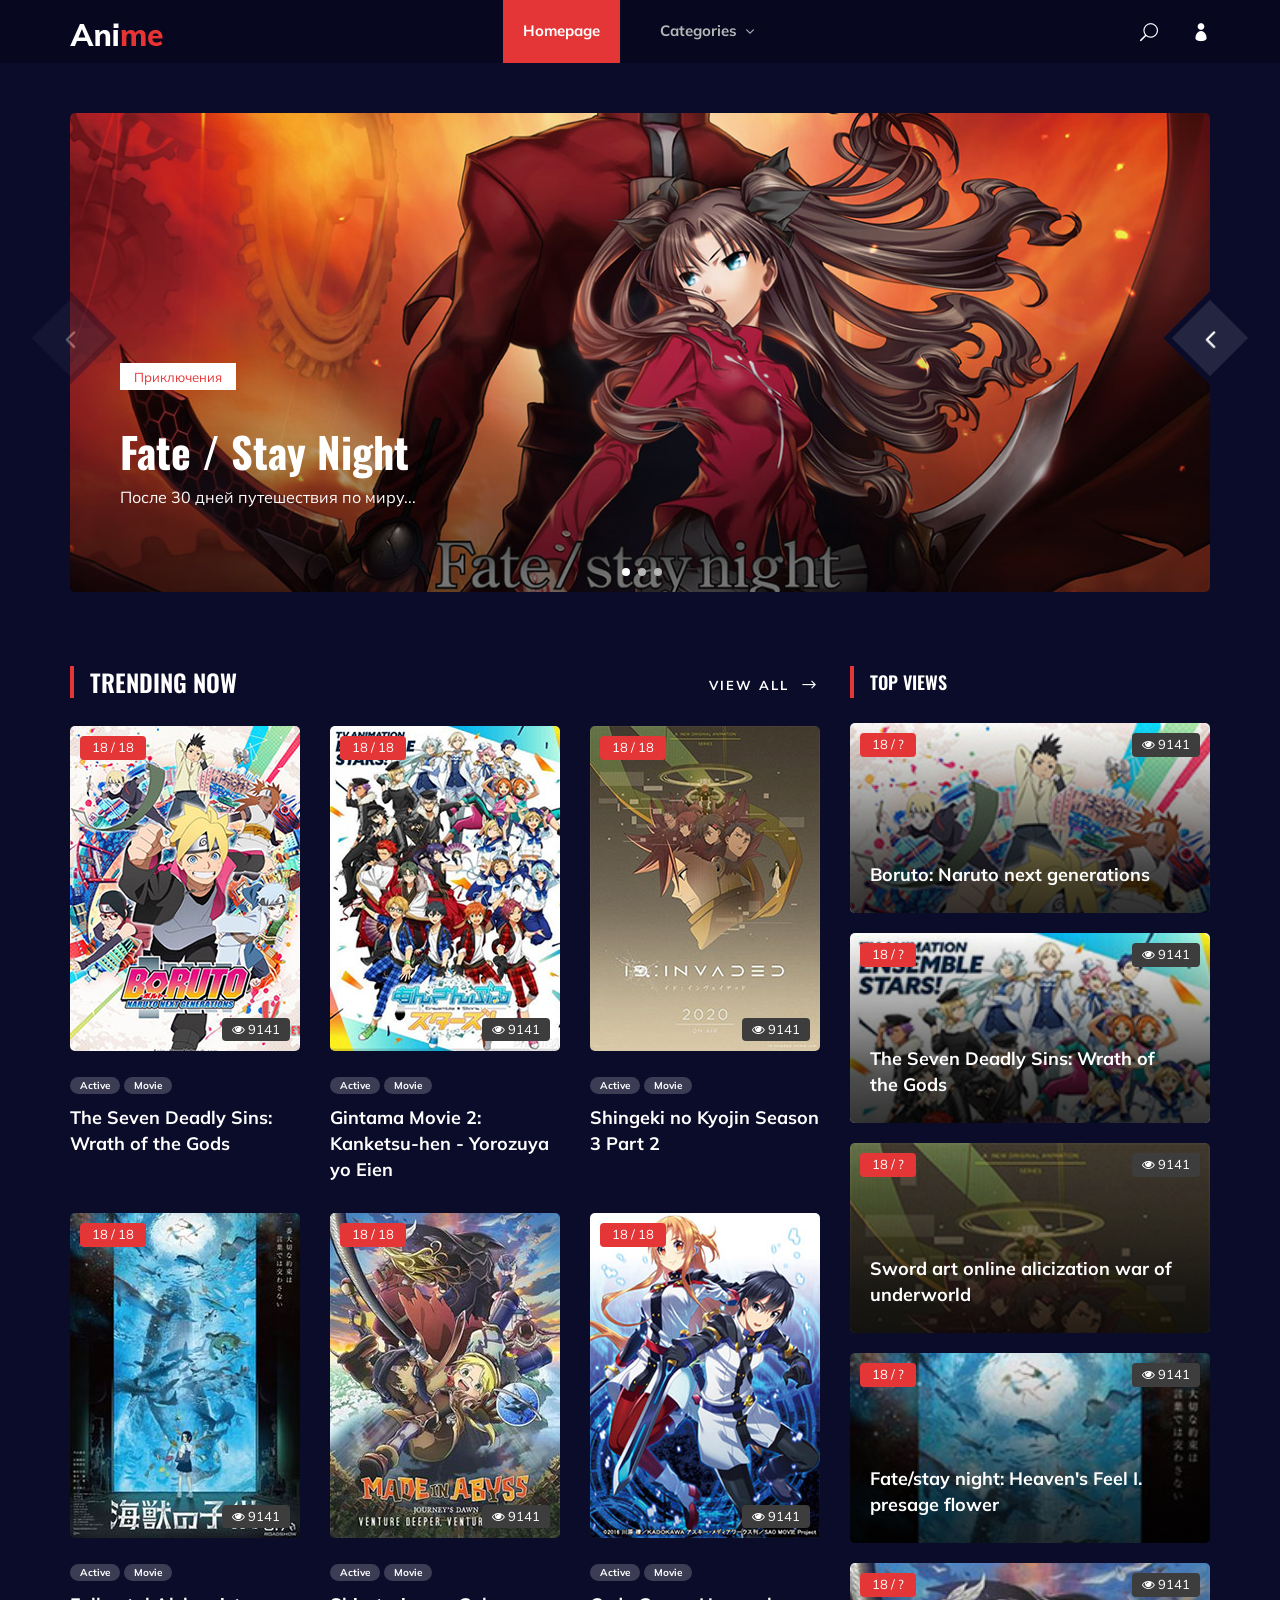
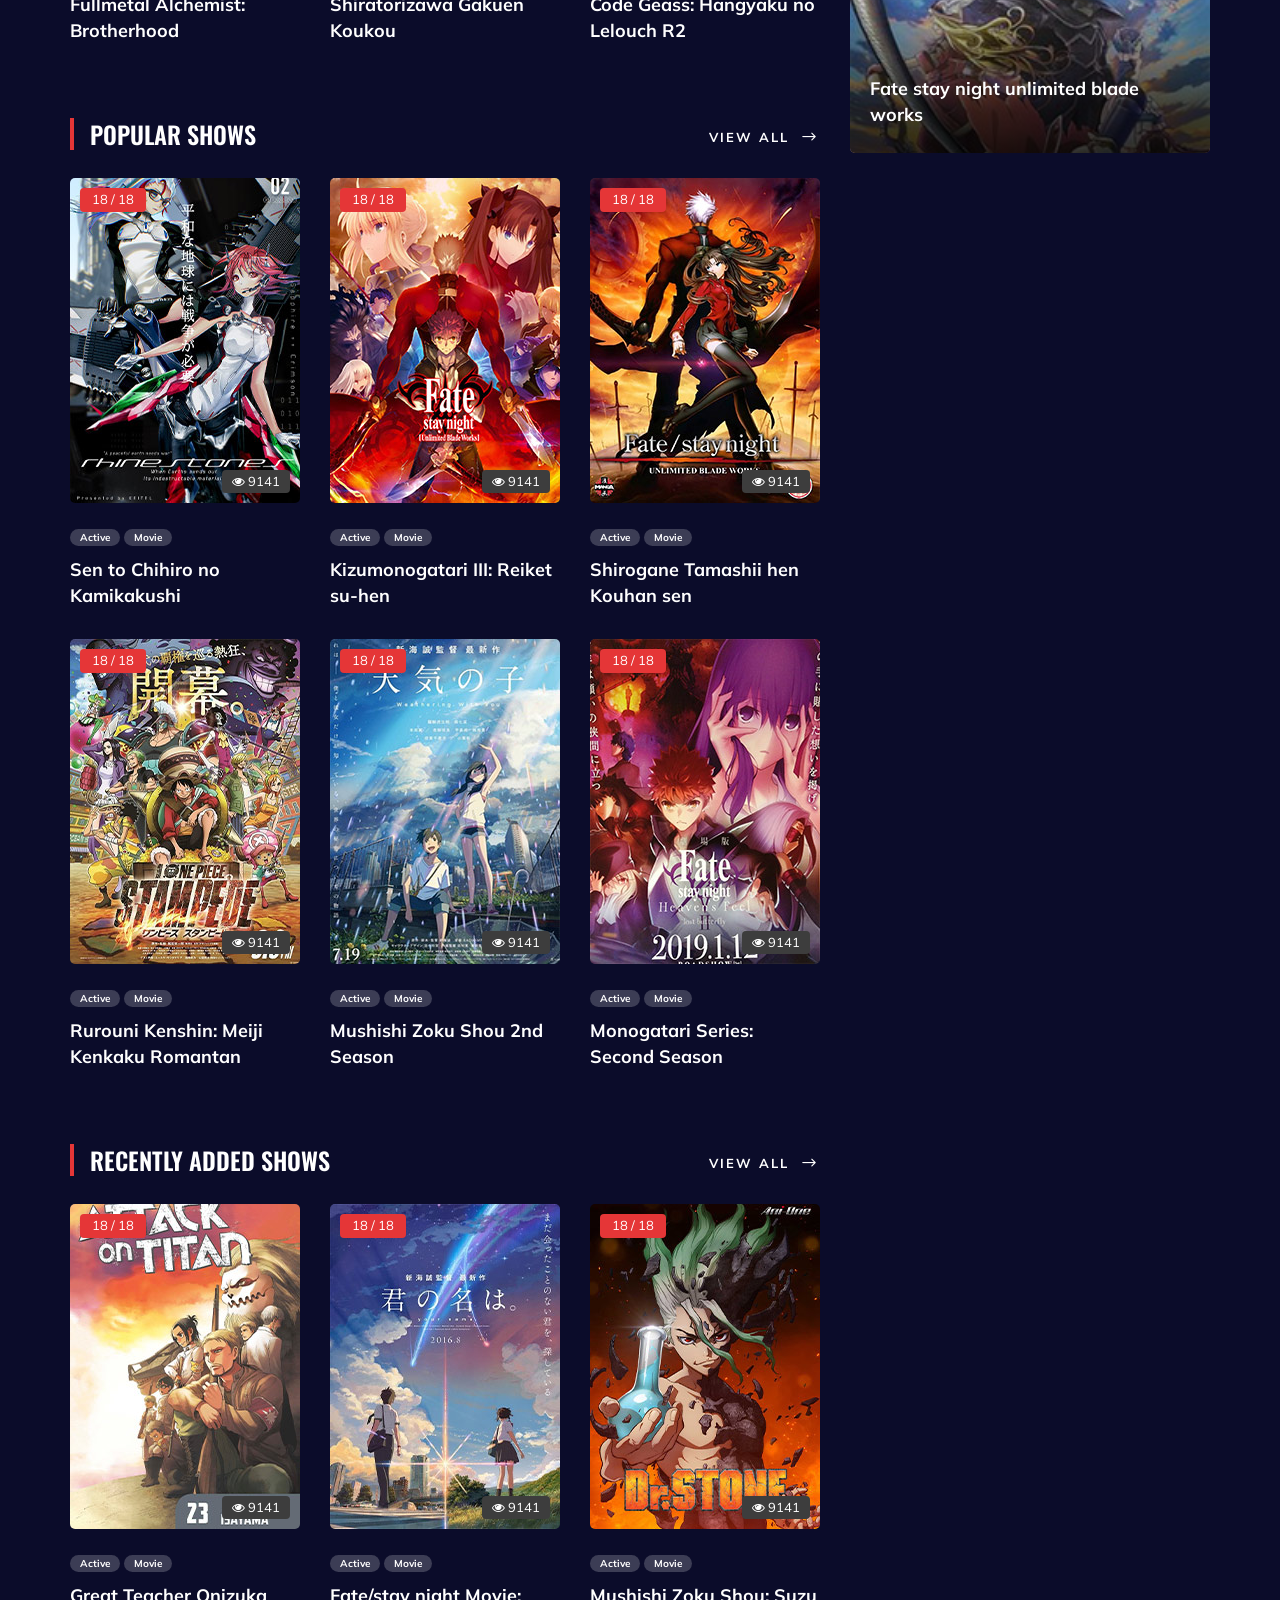
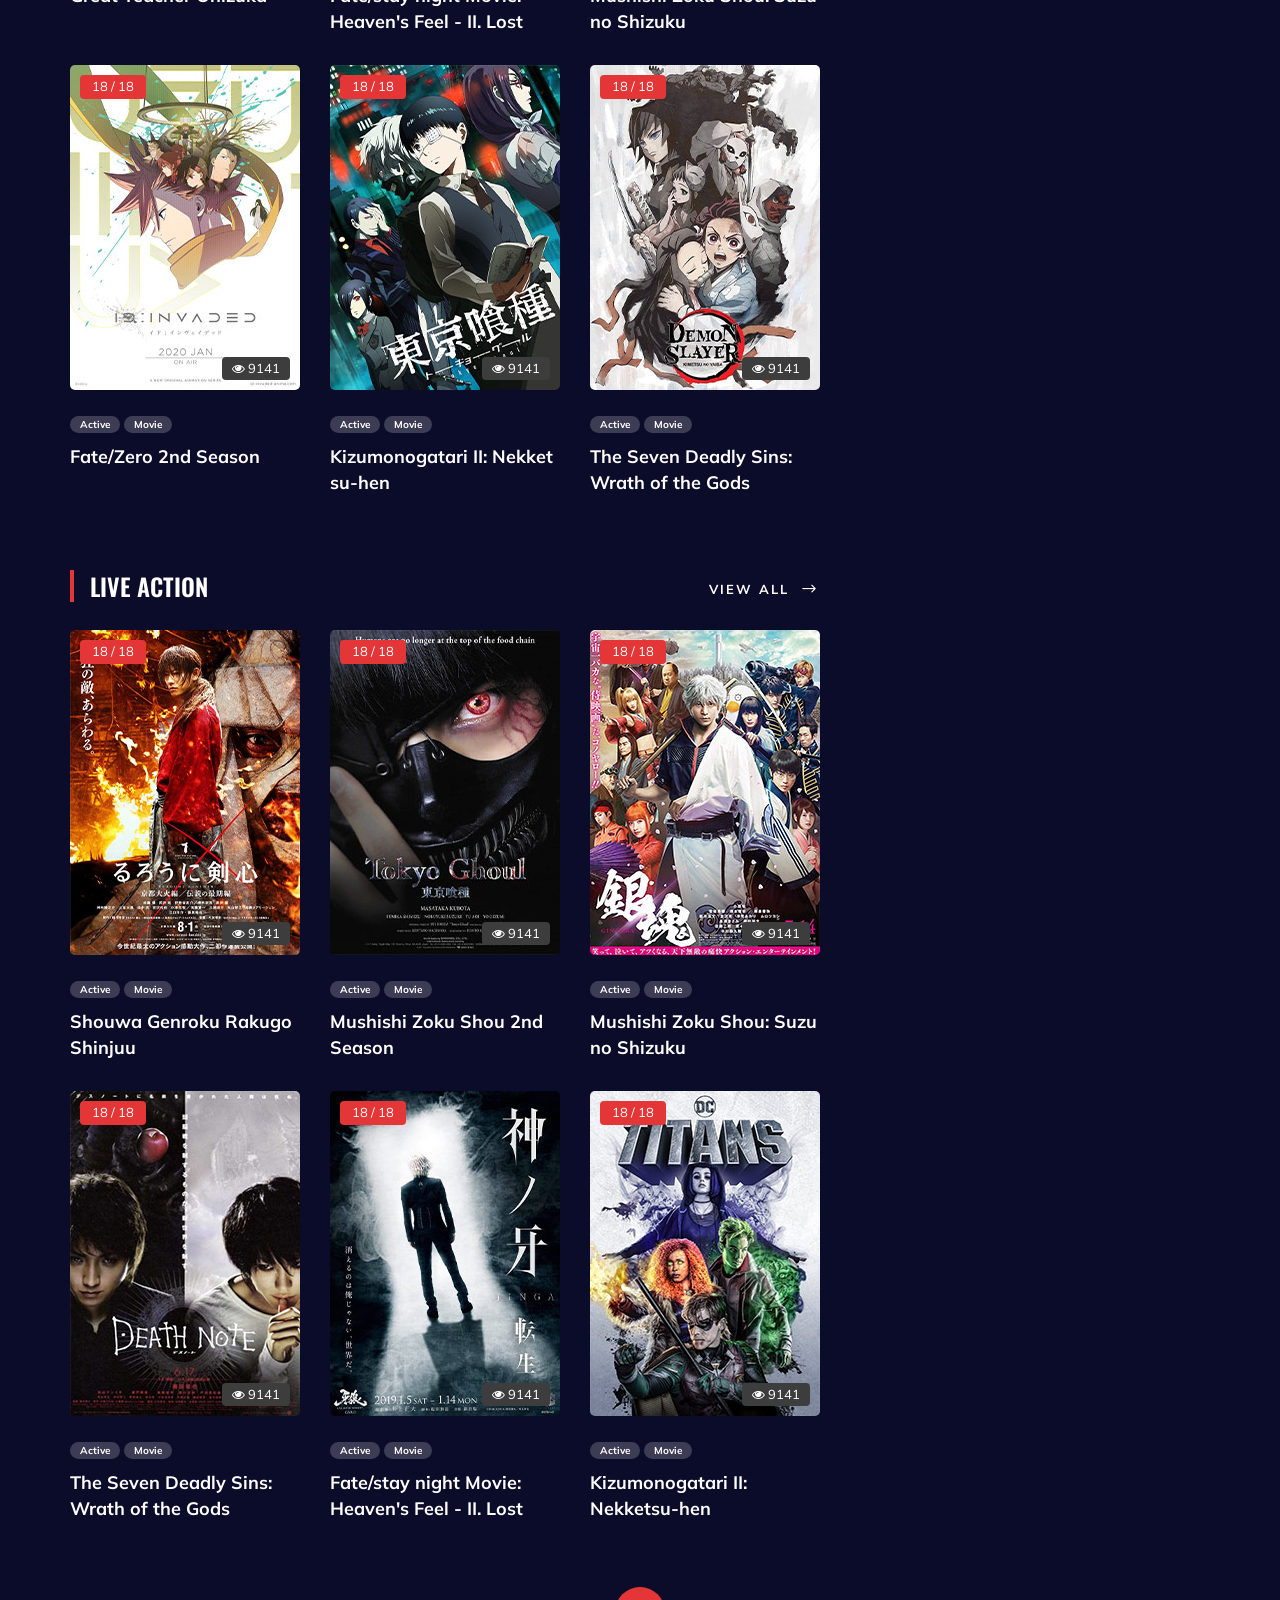
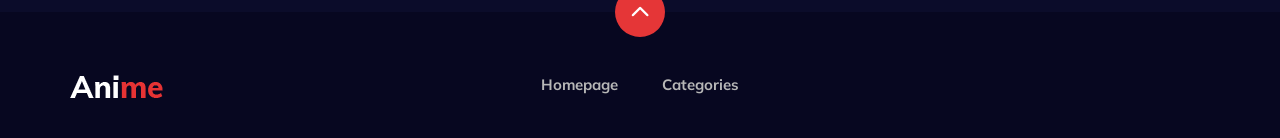
==== commit a1609397: "сделал слайдер и плавный scroll" ====
--- a/index.html
+++ b/index.html
@@ -22,6 +22,9 @@
     <script src="./js/preloader.js" defer></script>
     <script src="./js/bg-elements.js" defer></script>
     <script src="./js/search-modal.js" defer></script>
+    <script src="./js/scrollToTop.js" defer></script>
+    <script src="./js/slider.js" defer></script>
+    <script src="./js/mainData.js" defer></script>
 </head>
 
 <body>
@@ -636,6 +639,8 @@
     <!-- Search model end -->
 
     <!-- Js Plugins -->
+    <script src="./libs/seamless-scroll-polyfill.js"></script>
+	<script src="./libs/swiper-bundle.min.js"></script>
 </body>
 
-</html>+</html>
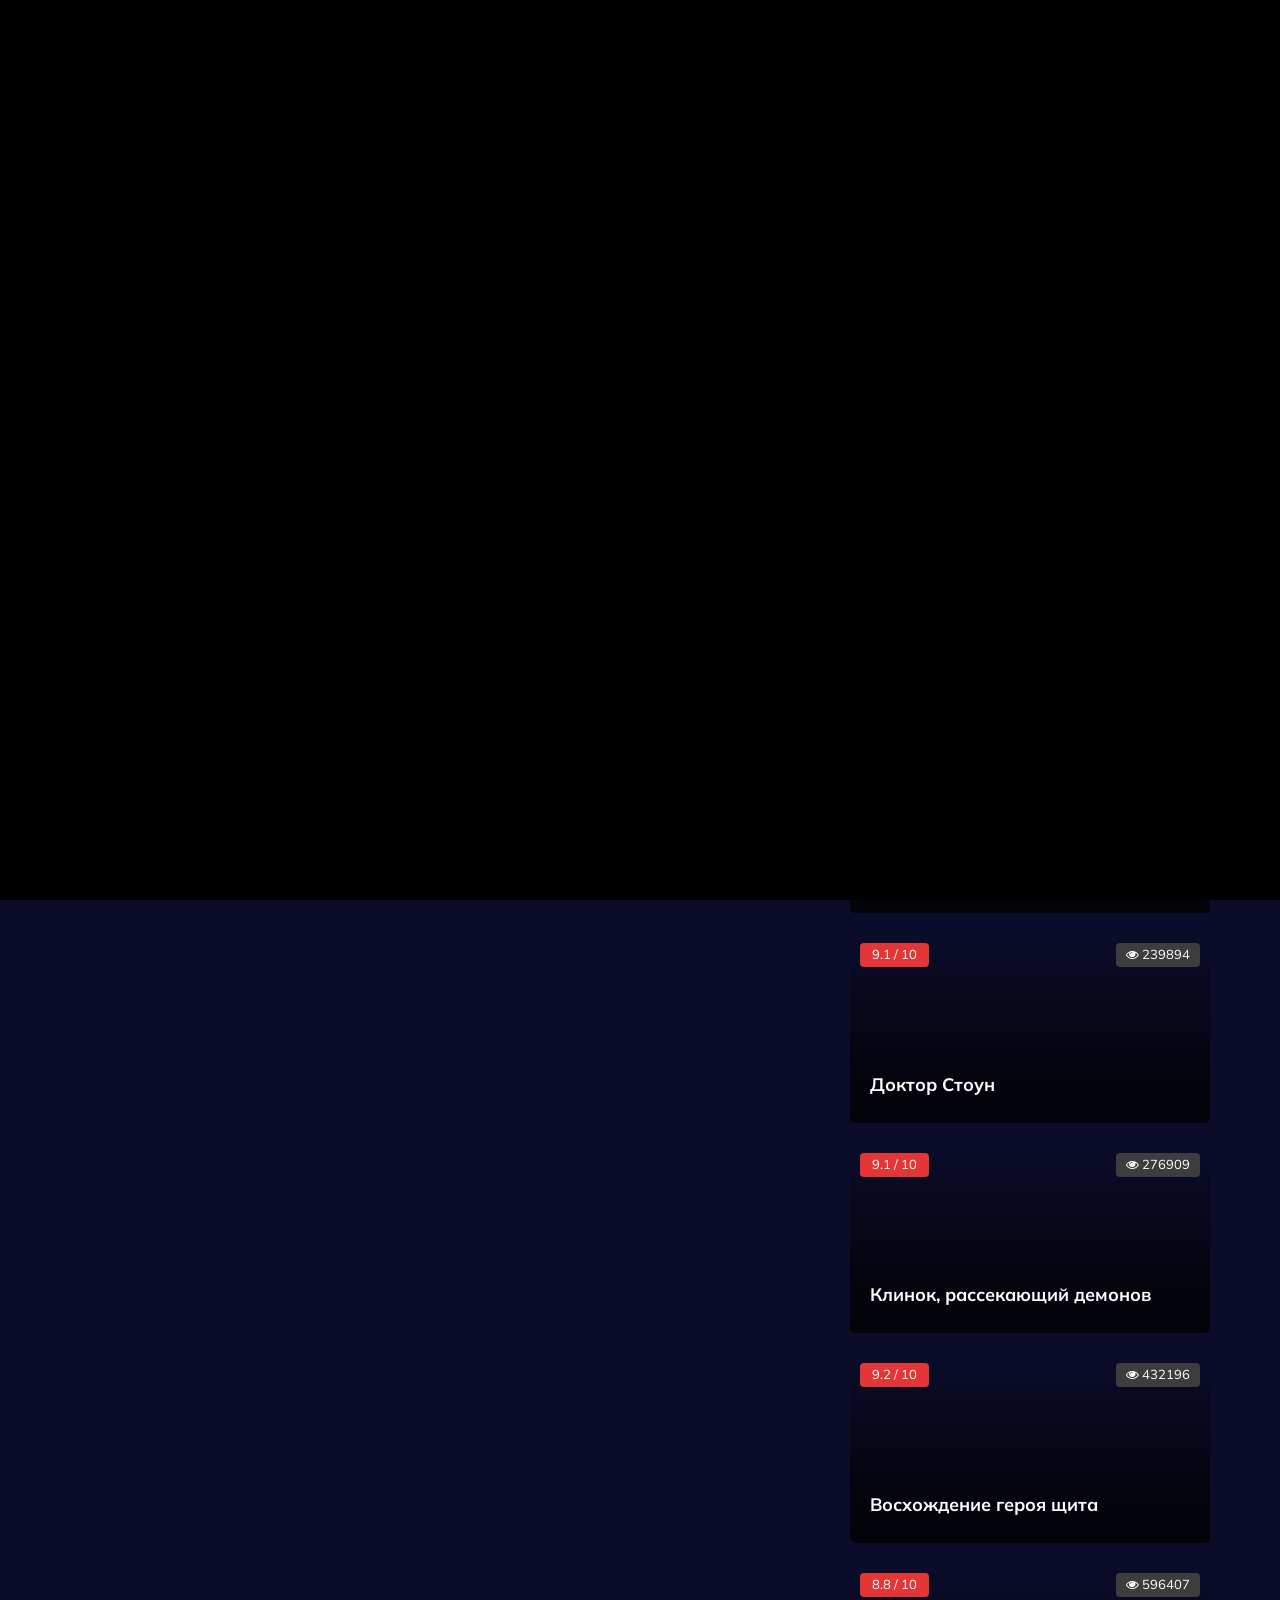
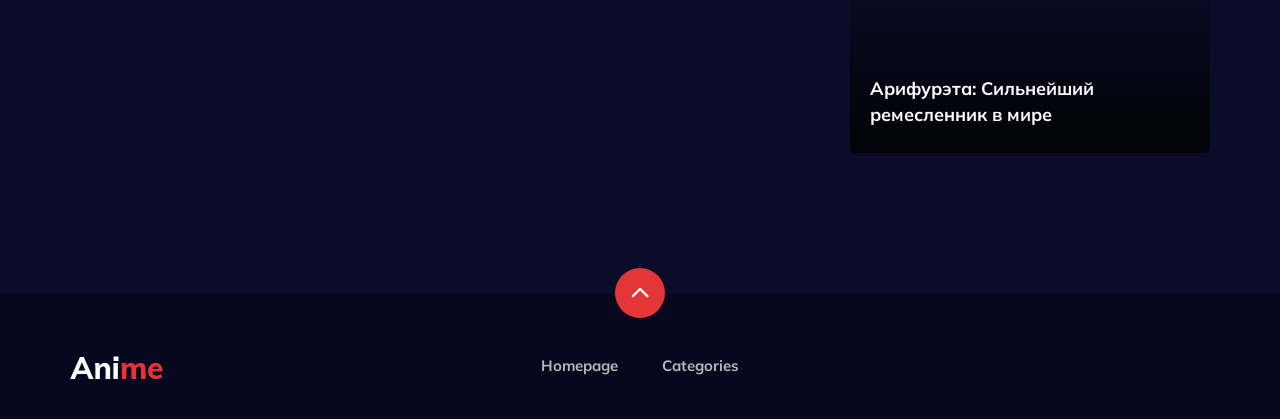
==== commit 1b7af018: "добавил динамики на странице" ====
--- a/index.html
+++ b/index.html
@@ -19,7 +19,6 @@
     <link rel="stylesheet" href="css/font-awesome.min.css" type="text/css">
     <link rel="stylesheet" href="css/elegant-icons.css" type="text/css">
     <link rel="stylesheet" href="css/style.css" type="text/css">
-    <script src="./js/preloader.js" defer></script>
     <script src="./js/bg-elements.js" defer></script>
     <script src="./js/search-modal.js" defer></script>
     <script src="./js/scrollToTop.js" defer></script>
@@ -29,7 +28,7 @@
 
 <body>
     <!-- Page Preloder -->
-    <div id="preloder" class="preloder">
+    <div id="preloder" class="preloder active">
         <div class="loader"></div>
     </div>
     
@@ -50,9 +49,7 @@
                             <ul>
                                 <li class="active"><a href="./index.html">Homepage</a></li>
                                 <li><a href="./categories.html">Categories <span class="arrow_carrot-down"></span></a>
-                                    <ul class="dropdown">
-                                        <li><a href="./categories.html">Categories</a></li>
-                                    </ul>
+                                    <ul class="dropdown"></ul>
                                 </li>
                             </ul>
                         </nav>
@@ -128,470 +125,14 @@
     <section class="product spad">
         <div class="container">
             <div class="row">
-                <div class="col-lg-8">
-                    <div class="trending__product">
-                        <div class="row">
-                            <div class="col-lg-8 col-md-8 col-sm-8">
-                                <div class="section-title">
-                                    <h4>Trending Now</h4>
-                                </div>
-                            </div>
-                            <div class="col-lg-4 col-md-4 col-sm-4">
-                                <div class="btn__all">
-                                    <a href="/categories.html" class="primary-btn">View All <span class="arrow_right"></span></a>
-                                </div>
-                            </div>
-                        </div>
-                        <div class="row">
-                            <div class="col-lg-4 col-md-6 col-sm-6">
-                                <div class="product__item">
-                                    <div class="product__item__pic set-bg" data-setbg="img/trending/trend-1.jpg">
-                                        <div class="ep">18 / 18</div>
-                                        <div class="view"><i class="fa fa-eye"></i> 9141</div>
-                                    </div>
-                                    <div class="product__item__text">
-                                        <ul>
-                                            <li>Active</li>
-                                            <li>Movie</li>
-                                        </ul>
-                                        <h5><a href="/anime-details.html">The Seven Deadly Sins: Wrath of the Gods</a></h5>
-                                    </div>
-                                </div>
-                            </div>
-                            <div class="col-lg-4 col-md-6 col-sm-6">
-                                <div class="product__item">
-                                    <div class="product__item__pic set-bg" data-setbg="img/trending/trend-2.jpg">
-                                        <div class="ep">18 / 18</div>
-                                        <div class="view"><i class="fa fa-eye"></i> 9141</div>
-                                    </div>
-                                    <div class="product__item__text">
-                                        <ul>
-                                            <li>Active</li>
-                                            <li>Movie</li>
-                                        </ul>
-                                        <h5><a href="/anime-details.html">Gintama Movie 2: Kanketsu-hen - Yorozuya yo Eien</a></h5>
-                                    </div>
-                                </div>
-                            </div>
-                            <div class="col-lg-4 col-md-6 col-sm-6">
-                                <div class="product__item">
-                                    <div class="product__item__pic set-bg" data-setbg="img/trending/trend-3.jpg">
-                                        <div class="ep">18 / 18</div>
-                                        <div class="view"><i class="fa fa-eye"></i> 9141</div>
-                                    </div>
-                                    <div class="product__item__text">
-                                        <ul>
-                                            <li>Active</li>
-                                            <li>Movie</li>
-                                        </ul>
-                                        <h5><a href="/anime-details.html">Shingeki no Kyojin Season 3 Part 2</a></h5>
-                                    </div>
-                                </div>
-                            </div>
-                            <div class="col-lg-4 col-md-6 col-sm-6">
-                                <div class="product__item">
-                                    <div class="product__item__pic set-bg" data-setbg="img/trending/trend-4.jpg">
-                                        <div class="ep">18 / 18</div>
-                                        <div class="view"><i class="fa fa-eye"></i> 9141</div>
-                                    </div>
-                                    <div class="product__item__text">
-                                        <ul>
-                                            <li>Active</li>
-                                            <li>Movie</li>
-                                        </ul>
-                                        <h5><a href="/anime-details.html">Fullmetal Alchemist: Brotherhood</a></h5>
-                                    </div>
-                                </div>
-                            </div>
-                            <div class="col-lg-4 col-md-6 col-sm-6">
-                                <div class="product__item">
-                                    <div class="product__item__pic set-bg" data-setbg="img/trending/trend-5.jpg">
-                                        <div class="ep">18 / 18</div>
-                                        <div class="view"><i class="fa fa-eye"></i> 9141</div>
-                                    </div>
-                                    <div class="product__item__text">
-                                        <ul>
-                                            <li>Active</li>
-                                            <li>Movie</li>
-                                        </ul>
-                                        <h5><a href="/anime-details.html">Shiratorizawa Gakuen Koukou</a></h5>
-                                    </div>
-                                </div>
-                            </div>
-                            <div class="col-lg-4 col-md-6 col-sm-6">
-                                <div class="product__item">
-                                    <div class="product__item__pic set-bg" data-setbg="img/trending/trend-6.jpg">
-                                        <div class="ep">18 / 18</div>
-                                        <div class="view"><i class="fa fa-eye"></i> 9141</div>
-                                    </div>
-                                    <div class="product__item__text">
-                                        <ul>
-                                            <li>Active</li>
-                                            <li>Movie</li>
-                                        </ul>
-                                        <h5><a href="/anime-details.html">Code Geass: Hangyaku no Lelouch R2</a></h5>
-                                    </div>
-                                </div>
-                            </div>
-                        </div>
-                    </div>
-                    <div class="popular__product">
-                        <div class="row">
-                            <div class="col-lg-8 col-md-8 col-sm-8">
-                                <div class="section-title">
-                                    <h4>Popular Shows</h4>
-                                </div>
-                            </div>
-                            <div class="col-lg-4 col-md-4 col-sm-4">
-                                <div class="btn__all">
-                                    <a href="/categories.html" class="primary-btn">View All <span class="arrow_right"></span></a>
-                                </div>
-                            </div>
-                        </div>
-                        <div class="row">
-                            <div class="col-lg-4 col-md-6 col-sm-6">
-                                <div class="product__item">
-                                    <div class="product__item__pic set-bg" data-setbg="img/popular/popular-1.jpg">
-                                        <div class="ep">18 / 18</div>
-                                        <div class="view"><i class="fa fa-eye"></i> 9141</div>
-                                    </div>
-                                    <div class="product__item__text">
-                                        <ul>
-                                            <li>Active</li>
-                                            <li>Movie</li>
-                                        </ul>
-                                        <h5><a href="/anime-details.html">Sen to Chihiro no Kamikakushi</a></h5>
-                                    </div>
-                                </div>
-                            </div>
-                            <div class="col-lg-4 col-md-6 col-sm-6">
-                                <div class="product__item">
-                                    <div class="product__item__pic set-bg" data-setbg="img/popular/popular-2.jpg">
-                                        <div class="ep">18 / 18</div>
-                                        <div class="view"><i class="fa fa-eye"></i> 9141</div>
-                                    </div>
-                                    <div class="product__item__text">
-                                        <ul>
-                                            <li>Active</li>
-                                            <li>Movie</li>
-                                        </ul>
-                                        <h5><a href="/anime-details.html">Kizumonogatari III: Reiket su-hen</a></h5>
-                                    </div>
-                                </div>
-                            </div>
-                            <div class="col-lg-4 col-md-6 col-sm-6">
-                                <div class="product__item">
-                                    <div class="product__item__pic set-bg" data-setbg="img/popular/popular-3.jpg">
-                                        <div class="ep">18 / 18</div>
-                                        <div class="view"><i class="fa fa-eye"></i> 9141</div>
-                                    </div>
-                                    <div class="product__item__text">
-                                        <ul>
-                                            <li>Active</li>
-                                            <li>Movie</li>
-                                        </ul>
-                                        <h5><a href="/anime-details.html">Shirogane Tamashii hen Kouhan sen</a></h5>
-                                    </div>
-                                </div>
-                            </div>
-                            <div class="col-lg-4 col-md-6 col-sm-6">
-                                <div class="product__item">
-                                    <div class="product__item__pic set-bg" data-setbg="img/popular/popular-4.jpg">
-                                        <div class="ep">18 / 18</div>
-                                        <div class="view"><i class="fa fa-eye"></i> 9141</div>
-                                    </div>
-                                    <div class="product__item__text">
-                                        <ul>
-                                            <li>Active</li>
-                                            <li>Movie</li>
-                                        </ul>
-                                        <h5><a href="/anime-details.html">Rurouni Kenshin: Meiji Kenkaku Romantan</a></h5>
-                                    </div>
-                                </div>
-                            </div>
-                            <div class="col-lg-4 col-md-6 col-sm-6">
-                                <div class="product__item">
-                                    <div class="product__item__pic set-bg" data-setbg="img/popular/popular-5.jpg">
-                                        <div class="ep">18 / 18</div>
-                                        <div class="view"><i class="fa fa-eye"></i> 9141</div>
-                                    </div>
-                                    <div class="product__item__text">
-                                        <ul>
-                                            <li>Active</li>
-                                            <li>Movie</li>
-                                        </ul>
-                                        <h5><a href="/anime-details.html">Mushishi Zoku Shou 2nd Season</a></h5>
-                                    </div>
-                                </div>
-                            </div>
-                            <div class="col-lg-4 col-md-6 col-sm-6">
-                                <div class="product__item">
-                                    <div class="product__item__pic set-bg" data-setbg="img/popular/popular-6.jpg">
-                                        <div class="ep">18 / 18</div>
-                                        <div class="view"><i class="fa fa-eye"></i> 9141</div>
-                                    </div>
-                                    <div class="product__item__text">
-                                        <ul>
-                                            <li>Active</li>
-                                            <li>Movie</li>
-                                        </ul>
-                                        <h5><a href="/anime-details.html">Monogatari Series: Second Season</a></h5>
-                                    </div>
-                                </div>
-                            </div>
-                        </div>
-                    </div>
-                    <div class="recent__product">
-                        <div class="row">
-                            <div class="col-lg-8 col-md-8 col-sm-8">
-                                <div class="section-title">
-                                    <h4>Recently Added Shows</h4>
-                                </div>
-                            </div>
-                            <div class="col-lg-4 col-md-4 col-sm-4">
-                                <div class="btn__all">
-                                    <a href="/categories.html" class="primary-btn">View All <span class="arrow_right"></span></a>
-                                </div>
-                            </div>
-                        </div>
-                        <div class="row">
-                            <div class="col-lg-4 col-md-6 col-sm-6">
-                                <div class="product__item">
-                                    <div class="product__item__pic set-bg" data-setbg="img/recent/recent-1.jpg">
-                                        <div class="ep">18 / 18</div>
-                                        <div class="view"><i class="fa fa-eye"></i> 9141</div>
-                                    </div>
-                                    <div class="product__item__text">
-                                        <ul>
-                                            <li>Active</li>
-                                            <li>Movie</li>
-                                        </ul>
-                                        <h5><a href="/anime-details.html">Great Teacher Onizuka</a></h5>
-                                    </div>
-                                </div>
-                            </div>
-                            <div class="col-lg-4 col-md-6 col-sm-6">
-                                <div class="product__item">
-                                    <div class="product__item__pic set-bg" data-setbg="img/recent/recent-2.jpg">
-                                        <div class="ep">18 / 18</div>
-                                        <div class="view"><i class="fa fa-eye"></i> 9141</div>
-                                    </div>
-                                    <div class="product__item__text">
-                                        <ul>
-                                            <li>Active</li>
-                                            <li>Movie</li>
-                                        </ul>
-                                        <h5><a href="/anime-details.html">Fate/stay night Movie: Heaven's Feel - II. Lost</a></h5>
-                                    </div>
-                                </div>
-                            </div>
-                            <div class="col-lg-4 col-md-6 col-sm-6">
-                                <div class="product__item">
-                                    <div class="product__item__pic set-bg" data-setbg="img/recent/recent-3.jpg">
-                                        <div class="ep">18 / 18</div>
-                                        <div class="view"><i class="fa fa-eye"></i> 9141</div>
-                                    </div>
-                                    <div class="product__item__text">
-                                        <ul>
-                                            <li>Active</li>
-                                            <li>Movie</li>
-                                        </ul>
-                                        <h5><a href="/anime-details.html">Mushishi Zoku Shou: Suzu no Shizuku</a></h5>
-                                    </div>
-                                </div>
-                            </div>
-                            <div class="col-lg-4 col-md-6 col-sm-6">
-                                <div class="product__item">
-                                    <div class="product__item__pic set-bg" data-setbg="img/recent/recent-4.jpg">
-                                        <div class="ep">18 / 18</div>
-                                        <div class="view"><i class="fa fa-eye"></i> 9141</div>
-                                    </div>
-                                    <div class="product__item__text">
-                                        <ul>
-                                            <li>Active</li>
-                                            <li>Movie</li>
-                                        </ul>
-                                        <h5><a href="/anime-details.html">Fate/Zero 2nd Season</a></h5>
-                                    </div>
-                                </div>
-                            </div>
-                            <div class="col-lg-4 col-md-6 col-sm-6">
-                                <div class="product__item">
-                                    <div class="product__item__pic set-bg" data-setbg="img/recent/recent-5.jpg">
-                                        <div class="ep">18 / 18</div>
-                                        <div class="view"><i class="fa fa-eye"></i> 9141</div>
-                                    </div>
-                                    <div class="product__item__text">
-                                        <ul>
-                                            <li>Active</li>
-                                            <li>Movie</li>
-                                        </ul>
-                                        <h5><a href="/anime-details.html">Kizumonogatari II: Nekket su-hen</a></h5>
-                                    </div>
-                                </div>
-                            </div>
-                            <div class="col-lg-4 col-md-6 col-sm-6">
-                                <div class="product__item">
-                                    <div class="product__item__pic set-bg" data-setbg="img/recent/recent-6.jpg">
-                                        <div class="ep">18 / 18</div>
-                                        <div class="view"><i class="fa fa-eye"></i> 9141</div>
-                                    </div>
-                                    <div class="product__item__text">
-                                        <ul>
-                                            <li>Active</li>
-                                            <li>Movie</li>
-                                        </ul>
-                                        <h5><a href="/anime-details.html">The Seven Deadly Sins: Wrath of the Gods</a></h5>
-                                    </div>
-                                </div>
-                            </div>
-                        </div>
-                    </div>
-                    <div class="live__product">
-                        <div class="row">
-                            <div class="col-lg-8 col-md-8 col-sm-8">
-                                <div class="section-title">
-                                    <h4>Live Action</h4>
-                                </div>
-                            </div>
-                            <div class="col-lg-4 col-md-4 col-sm-4">
-                                <div class="btn__all">
-                                    <a href="/categories.html" class="primary-btn">View All <span class="arrow_right"></span></a>
-                                </div>
-                            </div>
-                        </div>
-                        <div class="row">
-                            <div class="col-lg-4 col-md-6 col-sm-6">
-                                <div class="product__item">
-                                    <div class="product__item__pic set-bg" data-setbg="img/live/live-1.jpg">
-                                        <div class="ep">18 / 18</div>
-                                        <div class="view"><i class="fa fa-eye"></i> 9141</div>
-                                    </div>
-                                    <div class="product__item__text">
-                                        <ul>
-                                            <li>Active</li>
-                                            <li>Movie</li>
-                                        </ul>
-                                        <h5><a href="/anime-details.html">Shouwa Genroku Rakugo Shinjuu</a></h5>
-                                    </div>
-                                </div>
-                            </div>
-                            <div class="col-lg-4 col-md-6 col-sm-6">
-                                <div class="product__item">
-                                    <div class="product__item__pic set-bg" data-setbg="img/live/live-2.jpg">
-                                        <div class="ep">18 / 18</div>
-                                        <div class="view"><i class="fa fa-eye"></i> 9141</div>
-                                    </div>
-                                    <div class="product__item__text">
-                                        <ul>
-                                            <li>Active</li>
-                                            <li>Movie</li>
-                                        </ul>
-                                        <h5><a href="/anime-details.html">Mushishi Zoku Shou 2nd Season</a></h5>
-                                    </div>
-                                </div>
-                            </div>
-                            <div class="col-lg-4 col-md-6 col-sm-6">
-                                <div class="product__item">
-                                    <div class="product__item__pic set-bg" data-setbg="img/live/live-3.jpg">
-                                        <div class="ep">18 / 18</div>
-                                        <div class="view"><i class="fa fa-eye"></i> 9141</div>
-                                    </div>
-                                    <div class="product__item__text">
-                                        <ul>
-                                            <li>Active</li>
-                                            <li>Movie</li>
-                                        </ul>
-                                        <h5><a href="/anime-details.html">Mushishi Zoku Shou: Suzu no Shizuku</a></h5>
-                                    </div>
-                                </div>
-                            </div>
-                            <div class="col-lg-4 col-md-6 col-sm-6">
-                                <div class="product__item">
-                                    <div class="product__item__pic set-bg" data-setbg="img/live/live-4.jpg">
-                                        <div class="ep">18 / 18</div>
-                                        <div class="view"><i class="fa fa-eye"></i> 9141</div>
-                                    </div>
-                                    <div class="product__item__text">
-                                        <ul>
-                                            <li>Active</li>
-                                            <li>Movie</li>
-                                        </ul>
-                                        <h5><a href="/anime-details.html">The Seven Deadly Sins: Wrath of the Gods</a></h5>
-                                    </div>
-                                </div>
-                            </div>
-                            <div class="col-lg-4 col-md-6 col-sm-6">
-                                <div class="product__item">
-                                    <div class="product__item__pic set-bg" data-setbg="img/live/live-5.jpg">
-                                        <div class="ep">18 / 18</div>
-                                        <div class="view"><i class="fa fa-eye"></i> 9141</div>
-                                    </div>
-                                    <div class="product__item__text">
-                                        <ul>
-                                            <li>Active</li>
-                                            <li>Movie</li>
-                                        </ul>
-                                        <h5><a href="/anime-details.html">Fate/stay night Movie: Heaven's Feel - II. Lost</a></h5>
-                                    </div>
-                                </div>
-                            </div>
-                            <div class="col-lg-4 col-md-6 col-sm-6">
-                                <div class="product__item">
-                                    <div class="product__item__pic set-bg" data-setbg="img/live/live-6.jpg">
-                                        <div class="ep">18 / 18</div>
-                                        <div class="view"><i class="fa fa-eye"></i> 9141</div>
-                                    </div>
-                                    <div class="product__item__text">
-                                        <ul>
-                                            <li>Active</li>
-                                            <li>Movie</li>
-                                        </ul>
-                                        <h5><a href="/anime-details.html">Kizumonogatari II: Nekketsu-hen</a></h5>
-                                    </div>
-                                </div>
-                            </div>
-                        </div>
-                    </div>
-                </div>
+                <div class="col-lg-8"></div>
                 <div class="col-lg-4 col-md-6 col-sm-8">
                     <div class="product__sidebar">
                         <div class="product__sidebar__view">
                             <div class="section-title">
                                 <h5>Top Views</h5>
                             </div>
-                            <div class="filter__gallery">
-                                <div class="product__sidebar__view__item set-bg mix day years"
-                                    data-setbg="img/trending/trend-1.jpg">
-                                    <div class="ep">18 / ?</div>
-                                    <div class="view"><i class="fa fa-eye"></i> 9141</div>
-                                    <h5><a href="/anime-details.html">Boruto: Naruto next generations</a></h5>
-                                </div>
-                                <div class="product__sidebar__view__item set-bg mix month week"
-                                    data-setbg="img/trending/trend-2.jpg">
-                                    <div class="ep">18 / ?</div>
-                                    <div class="view"><i class="fa fa-eye"></i> 9141</div>
-                                    <h5><a href="/anime-details.html">The Seven Deadly Sins: Wrath of the Gods</a></h5>
-                                </div>
-                                <div class="product__sidebar__view__item set-bg mix week years"
-                                    data-setbg="img/trending/trend-3.jpg">
-                                    <div class="ep">18 / ?</div>
-                                    <div class="view"><i class="fa fa-eye"></i> 9141</div>
-                                    <h5><a href="/anime-details.html">Sword art online alicization war of underworld</a></h5>
-                                </div>
-                                <div class="product__sidebar__view__item set-bg mix years month"
-                                    data-setbg="img/trending/trend-4.jpg">
-                                    <div class="ep">18 / ?</div>
-                                    <div class="view"><i class="fa fa-eye"></i> 9141</div>
-                                    <h5><a href="/anime-details.html">Fate/stay night: Heaven's Feel I. presage flower</a></h5>
-                                </div>
-                                <div class="product__sidebar__view__item set-bg mix day"
-                                    data-setbg="img/trending/trend-5.jpg">
-                                    <div class="ep">18 / ?</div>
-                                    <div class="view"><i class="fa fa-eye"></i> 9141</div>
-                                    <h5><a href="/anime-details.html">Fate stay night unlimited blade works</a></h5>
-                                </div>
-                            </div>
+                            <div class="filter__gallery"></div>
                         </div>
                     </div>
                 </div>
